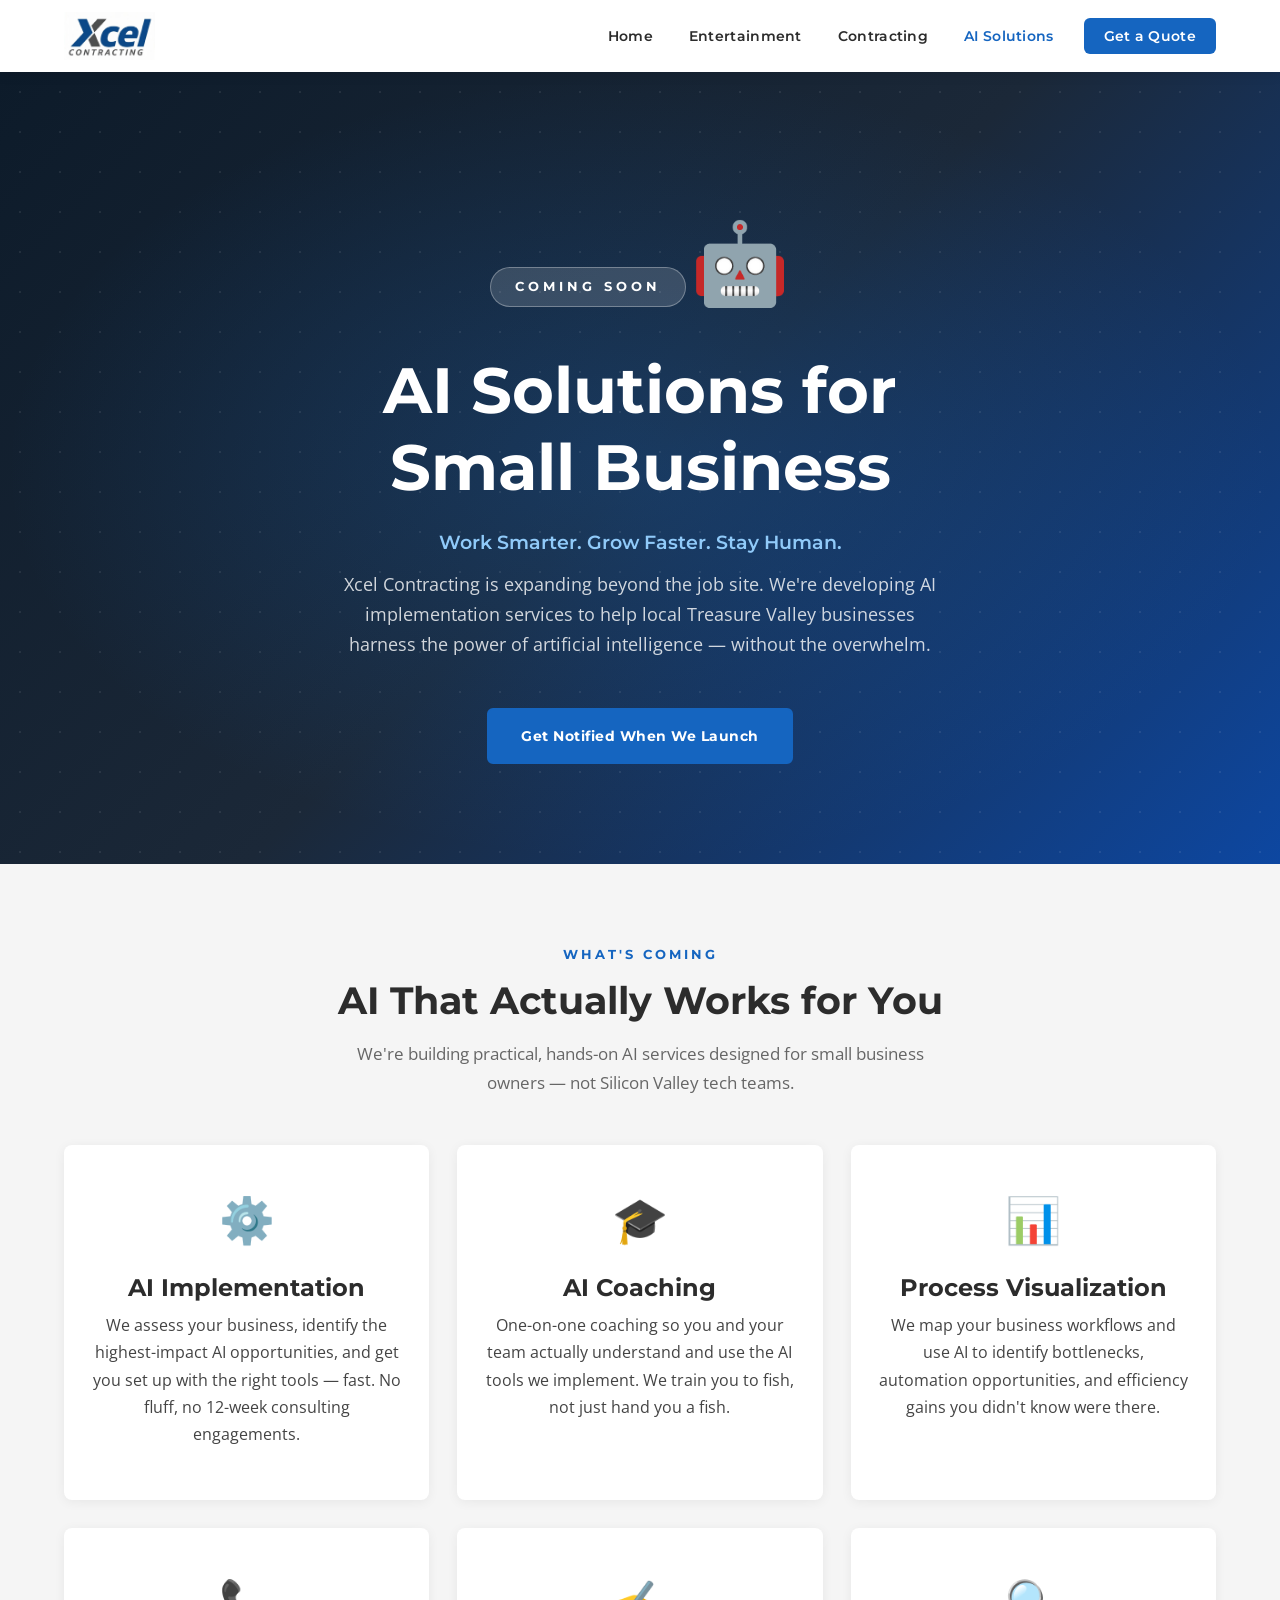
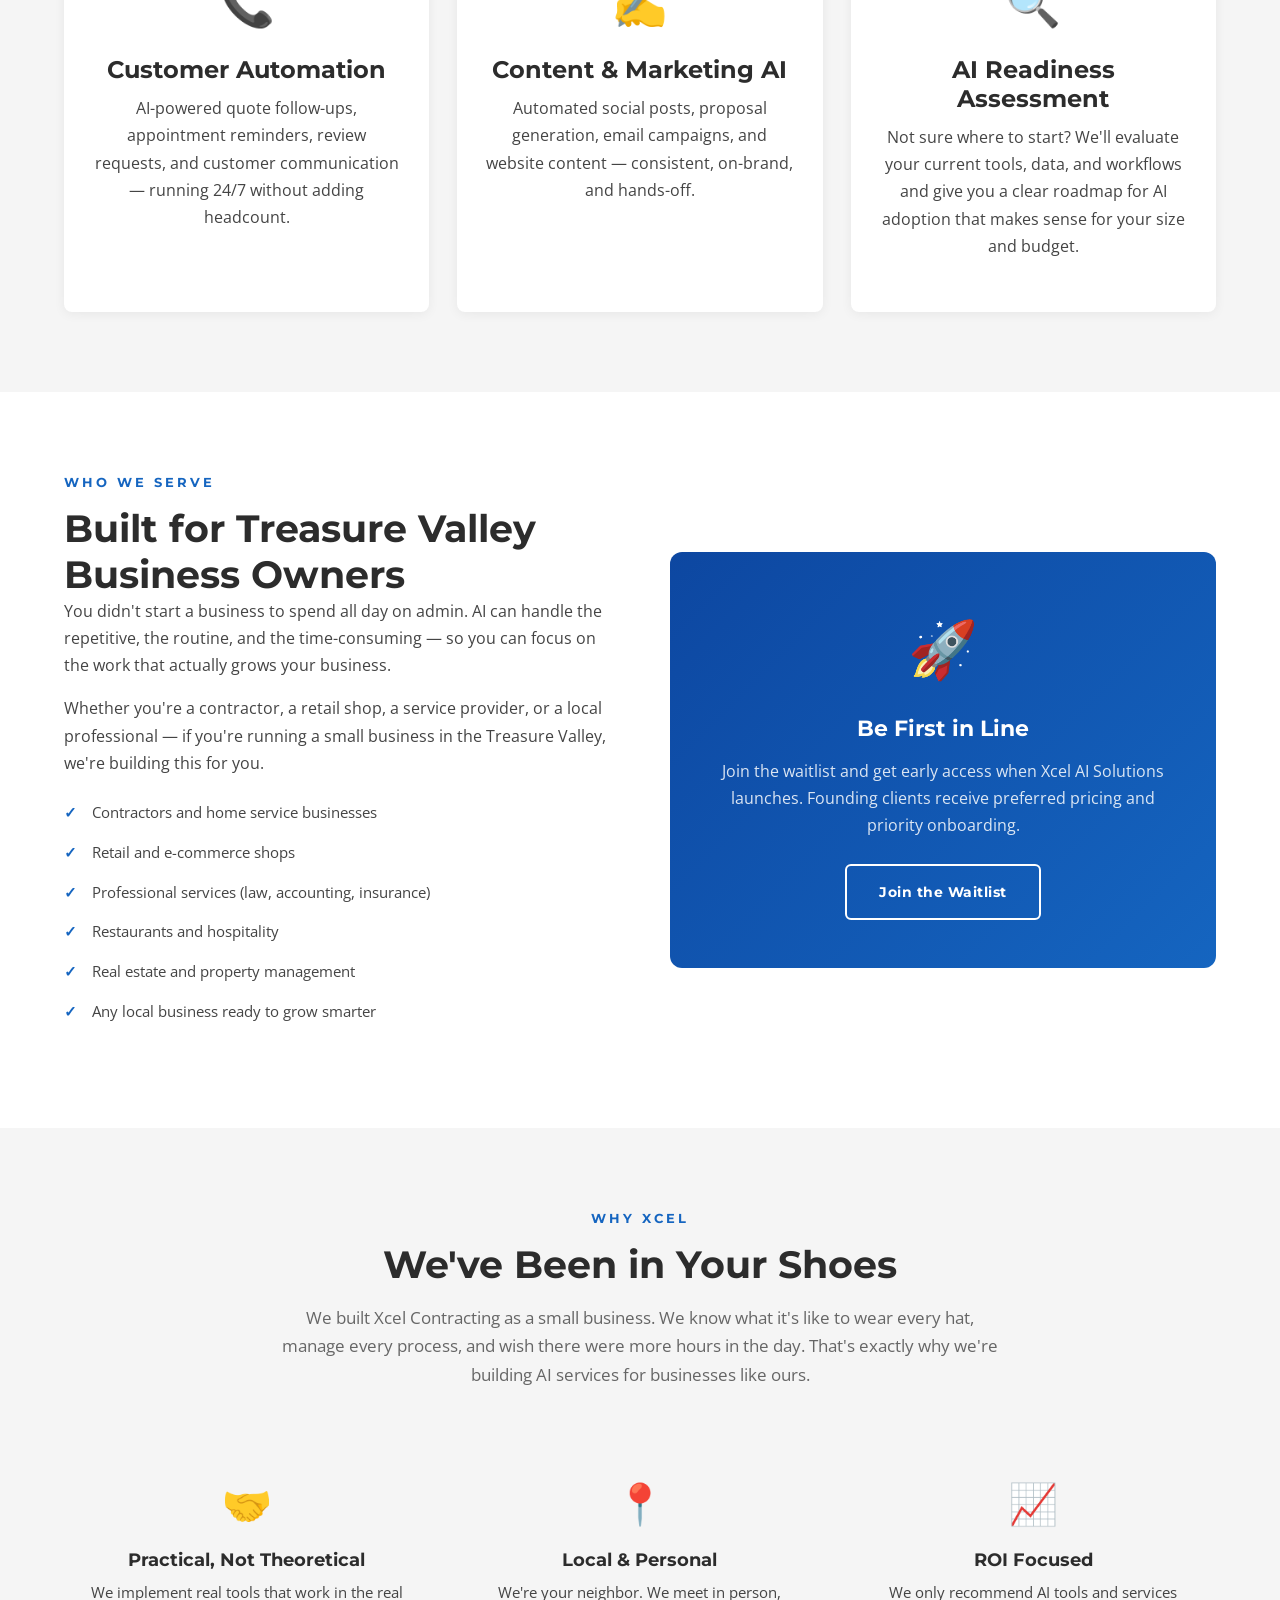
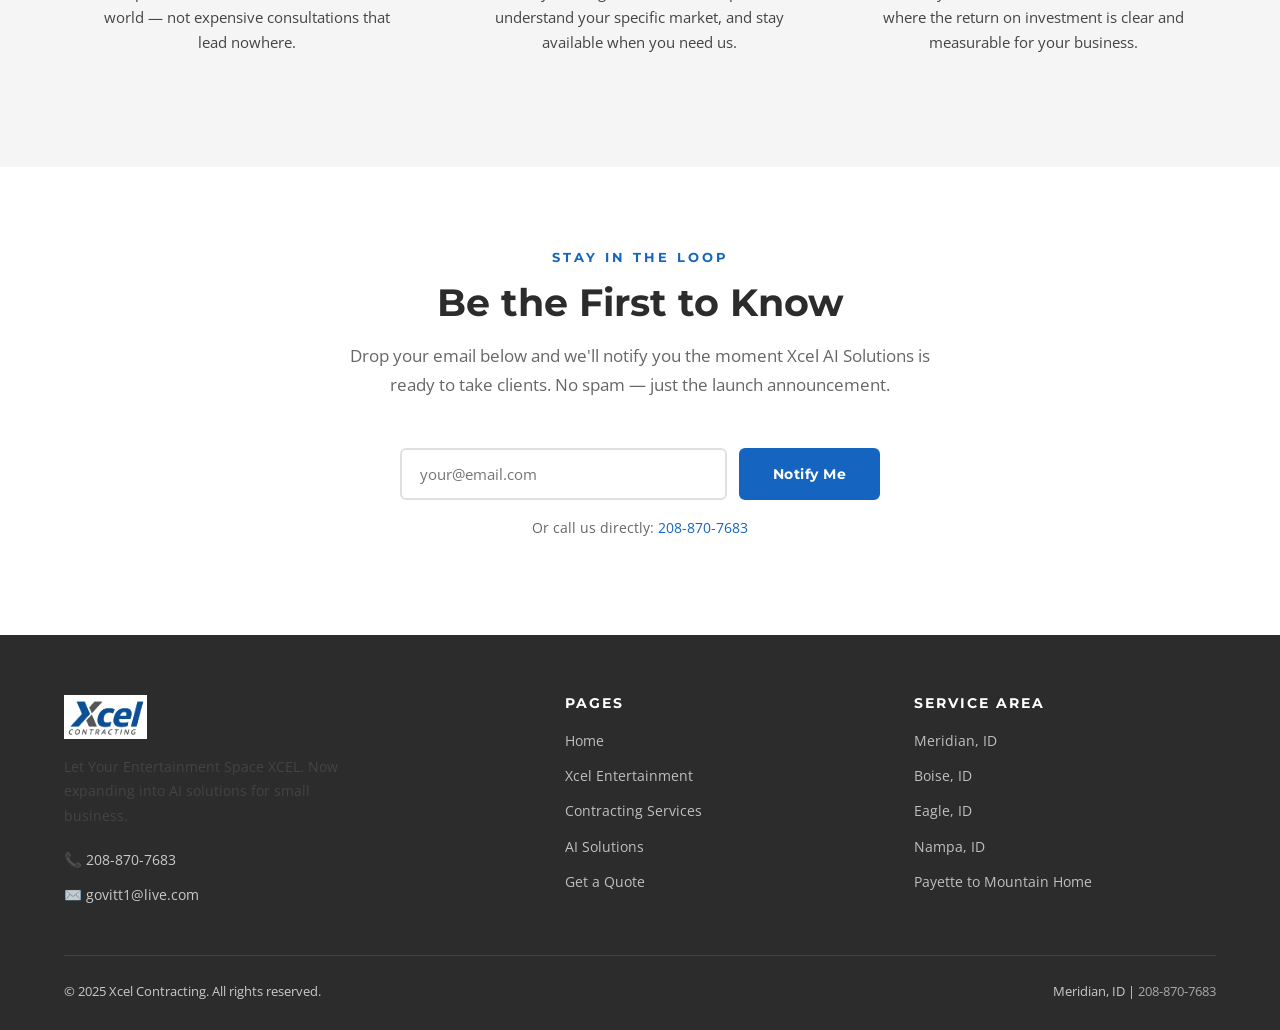
==== ai-solutions.html @ fcdf0931 "Initial commit: Xcel Contracting website - 5-page static HTML/CSS website - Home, Entertainment, Con" ====
<!DOCTYPE html>
<html lang="en">
<head>
  <meta charset="UTF-8" />
  <meta name="viewport" content="width=device-width, initial-scale=1.0" />
  <meta name="description" content="AI Solutions for Small Business — Coming Soon from Xcel Contracting. AI implementation, coaching, and process visualization for Treasure Valley businesses." />
  <title>AI Solutions | Coming Soon — Xcel Contracting</title>
  <link rel="stylesheet" href="assets/css/style.css" />
  <link rel="preconnect" href="https://fonts.googleapis.com" />
  <link rel="preconnect" href="https://fonts.gstatic.com" crossorigin />
  <link href="https://fonts.googleapis.com/css2?family=Montserrat:wght@400;600;700;800&family=Open+Sans:wght@400;500;600&display=swap" rel="stylesheet" />
  <style>
    /* AI page specific animations */
    @keyframes pulse-glow {
      0%, 100% { box-shadow: 0 0 20px rgba(21,101,192,0.3); }
      50% { box-shadow: 0 0 40px rgba(21,101,192,0.6); }
    }
    @keyframes float {
      0%, 100% { transform: translateY(0); }
      50% { transform: translateY(-10px); }
    }
    .ai-icon-large {
      font-size: 5rem;
      animation: float 4s ease-in-out infinite;
      display: inline-block;
      margin-bottom: 24px;
    }
    .ai-glow-card {
      animation: pulse-glow 3s ease-in-out infinite;
      border-radius: 50%;
      display: inline-block;
      padding: 20px;
    }
    .dot-grid {
      position: absolute;
      inset: 0;
      background-image: radial-gradient(circle, rgba(255,255,255,0.08) 1px, transparent 1px);
      background-size: 40px 40px;
      pointer-events: none;
    }
  </style>
</head>
<body>

<!-- NAVIGATION -->
<nav class="nav">
  <div class="container nav-inner">
    <a href="index.html" class="nav-logo">
      <img src="assets/images/logo.jpg" alt="Xcel Contracting" />
    </a>
    <button class="nav-toggle" aria-label="Toggle menu">
      <span></span><span></span><span></span>
    </button>
    <ul class="nav-links">
      <li><a href="index.html">Home</a></li>
      <li><a href="entertainment.html">Entertainment</a></li>
      <li><a href="contracting.html">Contracting</a></li>
      <li><a href="ai-solutions.html" class="active">AI Solutions</a></li>
      <li><a href="contact.html" class="btn-nav">Get a Quote</a></li>
    </ul>
  </div>
</nav>

<!-- AI HERO -->
<section class="ai-hero">
  <div class="dot-grid"></div>
  <div class="container ai-hero-content">
    <div class="coming-soon-badge">Coming Soon</div>
    <div class="ai-icon-large">🤖</div>
    <h1>AI Solutions for<br />Small Business</h1>
    <p class="ai-tagline">Work Smarter. Grow Faster. Stay Human.</p>
    <p>Xcel Contracting is expanding beyond the job site. We're developing AI implementation services to help local Treasure Valley businesses harness the power of artificial intelligence — without the overwhelm.</p>
    <a href="#notify" class="btn btn-primary" style="margin-top:8px;">Get Notified When We Launch</a>
  </div>
</section>

<!-- WHAT'S COMING -->
<section class="ai-features">
  <div class="container text-center">
    <p class="section-label">What's Coming</p>
    <h2 class="section-title">AI That Actually Works for You</h2>
    <p class="section-subtitle">We're building practical, hands-on AI services designed for small business owners — not Silicon Valley tech teams.</p>
    <div class="ai-features-grid">
      <div class="ai-feature-card">
        <div class="ai-feature-icon">⚙️</div>
        <h3>AI Implementation</h3>
        <p>We assess your business, identify the highest-impact AI opportunities, and get you set up with the right tools — fast. No fluff, no 12-week consulting engagements.</p>
      </div>
      <div class="ai-feature-card">
        <div class="ai-feature-icon">🎓</div>
        <h3>AI Coaching</h3>
        <p>One-on-one coaching so you and your team actually understand and use the AI tools we implement. We train you to fish, not just hand you a fish.</p>
      </div>
      <div class="ai-feature-card">
        <div class="ai-feature-icon">📊</div>
        <h3>Process Visualization</h3>
        <p>We map your business workflows and use AI to identify bottlenecks, automation opportunities, and efficiency gains you didn't know were there.</p>
      </div>
      <div class="ai-feature-card">
        <div class="ai-feature-icon">📞</div>
        <h3>Customer Automation</h3>
        <p>AI-powered quote follow-ups, appointment reminders, review requests, and customer communication — running 24/7 without adding headcount.</p>
      </div>
      <div class="ai-feature-card">
        <div class="ai-feature-icon">✍️</div>
        <h3>Content &amp; Marketing AI</h3>
        <p>Automated social posts, proposal generation, email campaigns, and website content — consistent, on-brand, and hands-off.</p>
      </div>
      <div class="ai-feature-card">
        <div class="ai-feature-icon">🔍</div>
        <h3>AI Readiness Assessment</h3>
        <p>Not sure where to start? We'll evaluate your current tools, data, and workflows and give you a clear roadmap for AI adoption that makes sense for your size and budget.</p>
      </div>
    </div>
  </div>
</section>

<!-- WHO IT'S FOR -->
<section class="section-pad" style="background: var(--white);">
  <div class="container">
    <div style="display:grid; grid-template-columns: 1fr 1fr; gap: 60px; align-items:center;">
      <div>
        <p class="section-label">Who We Serve</p>
        <h2>Built for Treasure Valley Business Owners</h2>
        <p>You didn't start a business to spend all day on admin. AI can handle the repetitive, the routine, and the time-consuming — so you can focus on the work that actually grows your business.</p>
        <p>Whether you're a contractor, a retail shop, a service provider, or a local professional — if you're running a small business in the Treasure Valley, we're building this for you.</p>
        <ul class="service-list">
          <li>Contractors and home service businesses</li>
          <li>Retail and e-commerce shops</li>
          <li>Professional services (law, accounting, insurance)</li>
          <li>Restaurants and hospitality</li>
          <li>Real estate and property management</li>
          <li>Any local business ready to grow smarter</li>
        </ul>
      </div>
      <div style="background: linear-gradient(135deg, #0D47A1, #1565C0); border-radius:12px; padding: 48px 40px; color: white; text-align:center;">
        <div style="font-size:3.5rem; margin-bottom:20px;">🚀</div>
        <h3 style="color:white; margin-bottom:16px; font-size:1.4rem;">Be First in Line</h3>
        <p style="color:rgba(255,255,255,0.85); margin-bottom:24px;">Join the waitlist and get early access when Xcel AI Solutions launches. Founding clients receive preferred pricing and priority onboarding.</p>
        <a href="#notify" class="btn btn-outline" style="font-size:0.9rem;">Join the Waitlist</a>
      </div>
    </div>
  </div>
</section>

<!-- WHY XCEL FOR AI -->
<section class="section-pad" style="background: var(--grey-light);">
  <div class="container text-center">
    <p class="section-label">Why Xcel</p>
    <h2 class="section-title">We've Been in Your Shoes</h2>
    <p class="section-subtitle" style="max-width:720px;">We built Xcel Contracting as a small business. We know what it's like to wear every hat, manage every process, and wish there were more hours in the day. That's exactly why we're building AI services for businesses like ours.</p>
    <div style="display:grid; grid-template-columns:repeat(3,1fr); gap:28px; margin-top:48px;">
      <div style="padding:32px 24px; text-align:center;">
        <div style="font-size:2.5rem; margin-bottom:12px;">🤝</div>
        <h4 style="margin-bottom:8px;">Practical, Not Theoretical</h4>
        <p style="font-size:0.92rem; margin:0;">We implement real tools that work in the real world — not expensive consultations that lead nowhere.</p>
      </div>
      <div style="padding:32px 24px; text-align:center;">
        <div style="font-size:2.5rem; margin-bottom:12px;">📍</div>
        <h4 style="margin-bottom:8px;">Local &amp; Personal</h4>
        <p style="font-size:0.92rem; margin:0;">We're your neighbor. We meet in person, understand your specific market, and stay available when you need us.</p>
      </div>
      <div style="padding:32px 24px; text-align:center;">
        <div style="font-size:2.5rem; margin-bottom:12px;">📈</div>
        <h4 style="margin-bottom:8px;">ROI Focused</h4>
        <p style="font-size:0.92rem; margin:0;">We only recommend AI tools and services where the return on investment is clear and measurable for your business.</p>
      </div>
    </div>
  </div>
</section>

<!-- NOTIFY / WAITLIST -->
<section class="notify-section" id="notify">
  <div class="container">
    <p class="section-label text-center">Stay in the Loop</p>
    <h2 class="section-title text-center">Be the First to Know</h2>
    <p class="section-subtitle">Drop your email below and we'll notify you the moment Xcel AI Solutions is ready to take clients. No spam — just the launch announcement.</p>
    <form class="notify-form" action="https://formspree.io/f/REPLACE_ME" method="POST">
      <input type="email" name="email" placeholder="your@email.com" required aria-label="Your email address" />
      <input type="hidden" name="_subject" value="AI Solutions Waitlist" />
      <button type="submit" class="btn btn-primary">Notify Me</button>
    </form>
    <p style="text-align:center; font-size:0.85rem; color:var(--grey-text); margin-top:16px;">Or call us directly: <a href="tel:2088707683" style="color:var(--blue);">208-870-7683</a></p>
  </div>
</section>

<!-- FOOTER -->
<footer class="footer">
  <div class="container">
    <div class="footer-grid">
      <div class="footer-brand">
        <img src="assets/images/logo.jpg" alt="Xcel Contracting" />
        <p>Let Your Entertainment Space XCEL. Now expanding into AI solutions for small business.</p>
        <div class="footer-contact-list">
          <a href="tel:2088707683">📞 208-870-7683</a>
          <a href="mailto:govitt1@live.com">✉️ govitt1@live.com</a>
        </div>
      </div>
      <div class="footer-nav">
        <h5>Pages</h5>
        <ul>
          <li><a href="index.html">Home</a></li>
          <li><a href="entertainment.html">Xcel Entertainment</a></li>
          <li><a href="contracting.html">Contracting Services</a></li>
          <li><a href="ai-solutions.html">AI Solutions</a></li>
          <li><a href="contact.html">Get a Quote</a></li>
        </ul>
      </div>
      <div class="footer-nav">
        <h5>Service Area</h5>
        <ul>
          <li><a href="#">Meridian, ID</a></li>
          <li><a href="#">Boise, ID</a></li>
          <li><a href="#">Eagle, ID</a></li>
          <li><a href="#">Nampa, ID</a></li>
          <li><a href="#">Payette to Mountain Home</a></li>
        </ul>
      </div>
    </div>
    <div class="footer-bottom">
      <span>© 2025 Xcel Contracting. All rights reserved.</span>
      <span>Meridian, ID | <a href="tel:2088707683">208-870-7683</a></span>
    </div>
  </div>
</footer>

<script src="assets/js/main.js"></script>
</body>
</html>
---- assets/css/style.css ----
/* ===========================
   XCEL CONTRACTING - style.css
   =========================== */

/* --- Google Fonts --- */
@import url('https://fonts.googleapis.com/css2?family=Montserrat:wght@400;600;700;800&family=Open+Sans:wght@400;500;600&display=swap');

/* --- CSS Variables --- */
:root {
  --blue: #1565C0;
  --blue-dark: #0D47A1;
  --blue-light: #1976D2;
  --charcoal: #2C2C2C;
  --charcoal-light: #444444;
  --white: #FFFFFF;
  --grey-light: #F5F5F5;
  --grey-mid: #E0E0E0;
  --grey-text: #666666;
  --shadow: 0 4px 20px rgba(0,0,0,0.12);
  --shadow-hover: 0 8px 32px rgba(0,0,0,0.2);
  --radius: 6px;
  --transition: 0.25s ease;
}

/* --- Reset & Base --- */
*, *::before, *::after { box-sizing: border-box; margin: 0; padding: 0; }

html { scroll-behavior: smooth; }

body {
  font-family: 'Open Sans', sans-serif;
  color: var(--charcoal);
  background: var(--white);
  line-height: 1.7;
  font-size: 16px;
}

img { max-width: 100%; height: auto; display: block; }

a { color: inherit; text-decoration: none; }

ul { list-style: none; }

/* --- Typography --- */
h1, h2, h3, h4, h5 {
  font-family: 'Montserrat', sans-serif;
  font-weight: 700;
  line-height: 1.2;
}

h1 { font-size: clamp(2rem, 5vw, 3.5rem); }
h2 { font-size: clamp(1.6rem, 3vw, 2.4rem); }
h3 { font-size: clamp(1.2rem, 2.5vw, 1.5rem); }
h4 { font-size: 1.15rem; }

p { margin-bottom: 1rem; color: var(--charcoal-light); }

/* --- Utility --- */
.container { max-width: 1200px; margin: 0 auto; padding: 0 24px; }
.text-center { text-align: center; }
.text-blue { color: var(--blue); }
.section-pad { padding: 80px 0; }
.section-pad-sm { padding: 50px 0; }

.section-label {
  font-family: 'Montserrat', sans-serif;
  font-size: 0.8rem;
  font-weight: 700;
  letter-spacing: 3px;
  text-transform: uppercase;
  color: var(--blue);
  margin-bottom: 12px;
}

.section-title {
  margin-bottom: 16px;
  color: var(--charcoal);
}

.section-subtitle {
  font-size: 1.05rem;
  color: var(--grey-text);
  max-width: 600px;
  margin: 0 auto 48px;
}

/* --- Buttons --- */
.btn {
  display: inline-block;
  font-family: 'Montserrat', sans-serif;
  font-weight: 700;
  font-size: 0.9rem;
  letter-spacing: 0.5px;
  padding: 14px 32px;
  border-radius: var(--radius);
  cursor: pointer;
  transition: all var(--transition);
  border: 2px solid transparent;
}

.btn-primary {
  background: var(--blue);
  color: var(--white);
  border-color: var(--blue);
}
.btn-primary:hover {
  background: var(--blue-dark);
  border-color: var(--blue-dark);
  transform: translateY(-2px);
  box-shadow: var(--shadow-hover);
}

.btn-outline {
  background: transparent;
  color: var(--white);
  border-color: var(--white);
}
.btn-outline:hover {
  background: var(--white);
  color: var(--blue);
  transform: translateY(-2px);
}

.btn-outline-blue {
  background: transparent;
  color: var(--blue);
  border-color: var(--blue);
}
.btn-outline-blue:hover {
  background: var(--blue);
  color: var(--white);
  transform: translateY(-2px);
}

/* ===========================
   NAVIGATION
   =========================== */
.nav {
  position: sticky;
  top: 0;
  z-index: 1000;
  background: var(--white);
  box-shadow: 0 2px 12px rgba(0,0,0,0.1);
}

.nav-inner {
  display: flex;
  align-items: center;
  justify-content: space-between;
  height: 72px;
}

.nav-logo img {
  height: 48px;
  width: auto;
}

.nav-links {
  display: flex;
  align-items: center;
  gap: 8px;
}

.nav-links a {
  font-family: 'Montserrat', sans-serif;
  font-weight: 600;
  font-size: 0.88rem;
  padding: 8px 14px;
  border-radius: var(--radius);
  transition: color var(--transition), background var(--transition);
  color: var(--charcoal);
  letter-spacing: 0.3px;
}

.nav-links a:hover { color: var(--blue); }

.nav-links a.active { color: var(--blue); }

.nav-links .btn-nav {
  background: var(--blue);
  color: var(--white);
  padding: 9px 20px;
  border-radius: var(--radius);
  margin-left: 8px;
}
.nav-links .btn-nav:hover {
  background: var(--blue-dark);
  color: var(--white);
}

/* Hamburger */
.nav-toggle {
  display: none;
  flex-direction: column;
  gap: 5px;
  cursor: pointer;
  padding: 4px;
  background: none;
  border: none;
}
.nav-toggle span {
  display: block;
  width: 26px;
  height: 2px;
  background: var(--charcoal);
  border-radius: 2px;
  transition: all var(--transition);
}
.nav-toggle.open span:nth-child(1) { transform: translateY(7px) rotate(45deg); }
.nav-toggle.open span:nth-child(2) { opacity: 0; }
.nav-toggle.open span:nth-child(3) { transform: translateY(-7px) rotate(-45deg); }

/* ===========================
   HERO - HOME
   =========================== */
.hero {
  position: relative;
  min-height: 88vh;
  display: flex;
  align-items: center;
  background: var(--charcoal);
  overflow: hidden;
}

.hero-bg {
  position: absolute;
  inset: 0;
  background-image: url('../images/hero-truck.png');
  background-size: cover;
  background-position: center 30%;
  opacity: 0.45;
}

.hero-content {
  position: relative;
  z-index: 2;
  color: var(--white);
  max-width: 700px;
}

.hero-eyebrow {
  font-family: 'Montserrat', sans-serif;
  font-size: 0.8rem;
  font-weight: 700;
  letter-spacing: 4px;
  text-transform: uppercase;
  color: #90CAF9;
  margin-bottom: 20px;
}

.hero h1 {
  color: var(--white);
  margin-bottom: 20px;
  font-weight: 800;
}

.hero h1 .accent { color: #90CAF9; }

.hero-sub {
  font-size: 1.15rem;
  color: rgba(255,255,255,0.85);
  margin-bottom: 36px;
  max-width: 540px;
}

.hero-ctas { display: flex; gap: 16px; flex-wrap: wrap; }

/* ===========================
   PAGE HERO (inner pages)
   =========================== */
.page-hero {
  background: linear-gradient(135deg, var(--charcoal) 0%, #1a1a2e 100%);
  padding: 80px 0 70px;
  color: var(--white);
  text-align: center;
}
.page-hero h1 { color: var(--white); margin-bottom: 12px; }
.page-hero p { color: rgba(255,255,255,0.75); font-size: 1.1rem; max-width: 600px; margin: 0 auto; }

/* ===========================
   INTRO BAND
   =========================== */
.intro-band {
  background: var(--grey-light);
  padding: 60px 0;
}
.intro-band .container {
  display: grid;
  grid-template-columns: 1fr 1fr;
  gap: 60px;
  align-items: center;
}
.intro-text h2 { margin-bottom: 16px; }
.intro-image img {
  border-radius: 8px;
  box-shadow: var(--shadow);
  width: 100%;
  object-fit: cover;
  max-height: 380px;
}

/* ===========================
   SERVICES GRID
   =========================== */
.services-section { background: var(--white); }

.services-grid {
  display: grid;
  grid-template-columns: repeat(3, 1fr);
  gap: 28px;
}

.service-card {
  background: var(--grey-light);
  border-radius: 8px;
  padding: 36px 28px;
  border-top: 4px solid var(--blue);
  transition: all var(--transition);
}

.service-card:hover {
  transform: translateY(-4px);
  box-shadow: var(--shadow-hover);
}

.service-icon {
  font-size: 2.4rem;
  margin-bottom: 16px;
}

.service-card h3 { margin-bottom: 10px; color: var(--charcoal); }
.service-card p { margin: 0; font-size: 0.95rem; }

/* ===========================
   PORTFOLIO GALLERY
   =========================== */
.portfolio-section { background: var(--grey-light); }

.gallery-grid {
  display: grid;
  grid-template-columns: repeat(3, 1fr);
  gap: 16px;
}

.gallery-item {
  position: relative;
  border-radius: 8px;
  overflow: hidden;
  cursor: pointer;
  aspect-ratio: 4/3;
}

.gallery-item img {
  width: 100%;
  height: 100%;
  object-fit: cover;
  transition: transform 0.4s ease;
}

.gallery-overlay {
  position: absolute;
  inset: 0;
  background: linear-gradient(to top, rgba(21,101,192,0.85) 0%, transparent 60%);
  opacity: 0;
  transition: opacity 0.3s ease;
  display: flex;
  align-items: flex-end;
  padding: 20px;
}

.gallery-overlay span {
  color: var(--white);
  font-family: 'Montserrat', sans-serif;
  font-weight: 600;
  font-size: 0.9rem;
}

.gallery-item:hover .gallery-overlay { opacity: 1; }
.gallery-item:hover img { transform: scale(1.05); }

/* Lightbox */
.lightbox {
  display: none;
  position: fixed;
  inset: 0;
  background: rgba(0,0,0,0.92);
  z-index: 9999;
  align-items: center;
  justify-content: center;
}
.lightbox.active { display: flex; }
.lightbox img {
  max-width: 90vw;
  max-height: 88vh;
  border-radius: 4px;
  object-fit: contain;
}
.lightbox-close {
  position: fixed;
  top: 20px;
  right: 28px;
  color: white;
  font-size: 2.5rem;
  cursor: pointer;
  line-height: 1;
  opacity: 0.8;
  transition: opacity var(--transition);
  background: none;
  border: none;
}
.lightbox-close:hover { opacity: 1; }

/* ===========================
   TESTIMONIALS
   =========================== */
.testimonials-section { background: var(--white); }

.testimonials-grid {
  display: grid;
  grid-template-columns: repeat(3, 1fr);
  gap: 28px;
}

.testimonial-card {
  background: var(--grey-light);
  border-radius: 8px;
  padding: 32px 28px;
  position: relative;
}

.testimonial-card::before {
  content: '"';
  position: absolute;
  top: 16px;
  left: 20px;
  font-size: 5rem;
  color: var(--blue);
  opacity: 0.2;
  font-family: Georgia, serif;
  line-height: 1;
}

.stars { color: #FFC107; font-size: 1.1rem; margin-bottom: 12px; }
.testimonial-text { font-style: italic; color: var(--charcoal-light); margin-bottom: 16px; }
.testimonial-author { font-family: 'Montserrat', sans-serif; font-weight: 700; font-size: 0.9rem; }
.testimonial-location { font-size: 0.82rem; color: var(--grey-text); }

/* ===========================
   CTA BAND
   =========================== */
.cta-band {
  background: linear-gradient(135deg, var(--blue) 0%, var(--blue-dark) 100%);
  padding: 80px 0;
  text-align: center;
  color: var(--white);
}
.cta-band h2 { color: var(--white); margin-bottom: 12px; }
.cta-band p { color: rgba(255,255,255,0.85); font-size: 1.1rem; margin-bottom: 32px; max-width: 580px; margin-left: auto; margin-right: auto; }
.cta-band .cta-buttons { display: flex; gap: 16px; justify-content: center; flex-wrap: wrap; }

/* ===========================
   SERVICE DETAIL SECTION
   =========================== */
.service-detail {
  padding: 70px 0;
}
.service-detail:nth-child(even) { background: var(--grey-light); }

.service-detail-inner {
  display: grid;
  grid-template-columns: 1fr 1fr;
  gap: 60px;
  align-items: center;
}

.service-detail-inner.reverse { direction: rtl; }
.service-detail-inner.reverse > * { direction: ltr; }

.service-detail img {
  border-radius: 8px;
  box-shadow: var(--shadow);
  width: 100%;
  object-fit: cover;
  max-height: 400px;
}

.service-detail-text h3 { margin-bottom: 14px; }
.service-list { margin: 16px 0; }
.service-list li {
  padding: 7px 0 7px 28px;
  position: relative;
  color: var(--charcoal-light);
  font-size: 0.95rem;
}
.service-list li::before {
  content: '✓';
  position: absolute;
  left: 0;
  color: var(--blue);
  font-weight: 700;
}

/* ===========================
   CONTRACTING SERVICES PAGE
   =========================== */
.services-detail-grid {
  display: grid;
  grid-template-columns: repeat(2, 1fr);
  gap: 28px;
  margin-top: 48px;
}

.service-detail-card {
  background: var(--white);
  border-radius: 8px;
  padding: 32px;
  border-left: 5px solid var(--blue);
  box-shadow: 0 2px 12px rgba(0,0,0,0.07);
  transition: all var(--transition);
}
.service-detail-card:hover {
  transform: translateY(-3px);
  box-shadow: var(--shadow-hover);
}
.service-detail-card h4 { margin-bottom: 10px; }
.service-detail-card p { margin: 0; font-size: 0.93rem; }

/* ===========================
   AI SOLUTIONS PAGE
   =========================== */
.ai-hero {
  background: linear-gradient(135deg, #0D1B2A 0%, #1B2838 50%, #0D47A1 100%);
  padding: 120px 0 100px;
  text-align: center;
  color: var(--white);
  position: relative;
  overflow: hidden;
}

.ai-hero::before {
  content: '';
  position: absolute;
  inset: 0;
  background: radial-gradient(ellipse at center, rgba(21,101,192,0.3) 0%, transparent 70%);
}

.ai-hero-content { position: relative; z-index: 2; }
.ai-hero h1 { color: var(--white); margin-bottom: 20px; font-size: clamp(2.2rem, 5vw, 4rem); }
.ai-hero .ai-tagline { font-size: 1.2rem; color: #90CAF9; margin-bottom: 12px; font-family: 'Montserrat', sans-serif; font-weight: 600; }
.ai-hero p { color: rgba(255,255,255,0.8); font-size: 1.1rem; max-width: 600px; margin: 0 auto 40px; }

.coming-soon-badge {
  display: inline-block;
  background: rgba(255,255,255,0.15);
  border: 1px solid rgba(255,255,255,0.3);
  color: var(--white);
  font-family: 'Montserrat', sans-serif;
  font-weight: 700;
  font-size: 0.8rem;
  letter-spacing: 4px;
  text-transform: uppercase;
  padding: 8px 24px;
  border-radius: 50px;
  margin-bottom: 32px;
}

.ai-features {
  background: var(--grey-light);
  padding: 80px 0;
}

.ai-features-grid {
  display: grid;
  grid-template-columns: repeat(3, 1fr);
  gap: 28px;
}

.ai-feature-card {
  background: var(--white);
  border-radius: 8px;
  padding: 36px 28px;
  text-align: center;
  box-shadow: 0 2px 12px rgba(0,0,0,0.06);
  transition: all var(--transition);
}
.ai-feature-card:hover { transform: translateY(-4px); box-shadow: var(--shadow-hover); }
.ai-feature-icon { font-size: 2.8rem; margin-bottom: 16px; }
.ai-feature-card h3 { margin-bottom: 10px; }

.notify-section {
  background: var(--white);
  padding: 80px 0;
  text-align: center;
}
.notify-form {
  display: flex;
  gap: 12px;
  max-width: 480px;
  margin: 32px auto 0;
  justify-content: center;
}
.notify-form input[type="email"] {
  flex: 1;
  padding: 14px 18px;
  border: 2px solid var(--grey-mid);
  border-radius: var(--radius);
  font-family: 'Open Sans', sans-serif;
  font-size: 0.95rem;
  outline: none;
  transition: border-color var(--transition);
}
.notify-form input[type="email"]:focus { border-color: var(--blue); }

/* ===========================
   CONTACT PAGE
   =========================== */
.contact-section { background: var(--grey-light); padding: 80px 0; }

.contact-grid {
  display: grid;
  grid-template-columns: 1fr 1.4fr;
  gap: 60px;
}

.contact-info h3 { margin-bottom: 24px; }

.contact-item {
  display: flex;
  gap: 16px;
  margin-bottom: 24px;
  align-items: flex-start;
}
.contact-icon {
  font-size: 1.5rem;
  flex-shrink: 0;
  margin-top: 2px;
}
.contact-item h4 { font-size: 0.85rem; text-transform: uppercase; letter-spacing: 1px; color: var(--blue); margin-bottom: 4px; }
.contact-item p { margin: 0; font-size: 0.95rem; color: var(--charcoal); }
.contact-item a { color: var(--charcoal); transition: color var(--transition); }
.contact-item a:hover { color: var(--blue); }

.service-area-box {
  background: var(--blue);
  color: var(--white);
  border-radius: 8px;
  padding: 28px;
  margin-top: 32px;
}
.service-area-box h4 { color: var(--white); margin-bottom: 10px; }
.service-area-box p { color: rgba(255,255,255,0.85); margin: 0; font-size: 0.95rem; }

/* Quote Form */
.quote-form-card {
  background: var(--white);
  border-radius: 8px;
  padding: 44px;
  box-shadow: var(--shadow);
}
.quote-form-card h3 { margin-bottom: 28px; }

.form-group { margin-bottom: 20px; }
.form-group label {
  display: block;
  font-family: 'Montserrat', sans-serif;
  font-weight: 600;
  font-size: 0.85rem;
  margin-bottom: 6px;
  color: var(--charcoal);
}
.form-group input,
.form-group select,
.form-group textarea {
  width: 100%;
  padding: 13px 16px;
  border: 2px solid var(--grey-mid);
  border-radius: var(--radius);
  font-family: 'Open Sans', sans-serif;
  font-size: 0.95rem;
  color: var(--charcoal);
  background: var(--white);
  outline: none;
  transition: border-color var(--transition);
}
.form-group input:focus,
.form-group select:focus,
.form-group textarea:focus {
  border-color: var(--blue);
}
.form-group textarea { resize: vertical; min-height: 120px; }

.form-row {
  display: grid;
  grid-template-columns: 1fr 1fr;
  gap: 16px;
}

/* ===========================
   FOOTER
   =========================== */
.footer {
  background: var(--charcoal);
  color: rgba(255,255,255,0.75);
  padding: 60px 0 28px;
}

.footer-grid {
  display: grid;
  grid-template-columns: 1.5fr 1fr 1fr;
  gap: 48px;
  margin-bottom: 48px;
}

.footer-brand img {
  height: 44px;
  margin-bottom: 16px;
  filter: brightness(1.1);
}
.footer-brand p { font-size: 0.9rem; max-width: 280px; margin-bottom: 20px; }

.footer-contact-list { display: flex; flex-direction: column; gap: 10px; }
.footer-contact-list a {
  color: rgba(255,255,255,0.75);
  font-size: 0.9rem;
  transition: color var(--transition);
  display: flex;
  align-items: center;
  gap: 8px;
}
.footer-contact-list a:hover { color: #90CAF9; }

.footer-nav h5 {
  font-family: 'Montserrat', sans-serif;
  font-weight: 700;
  font-size: 0.85rem;
  letter-spacing: 2px;
  text-transform: uppercase;
  color: var(--white);
  margin-bottom: 16px;
}
.footer-nav ul { display: flex; flex-direction: column; gap: 8px; }
.footer-nav a {
  color: rgba(255,255,255,0.7);
  font-size: 0.9rem;
  transition: color var(--transition);
}
.footer-nav a:hover { color: #90CAF9; }

.footer-bottom {
  border-top: 1px solid rgba(255,255,255,0.1);
  padding-top: 24px;
  display: flex;
  justify-content: space-between;
  align-items: center;
  font-size: 0.82rem;
  flex-wrap: wrap;
  gap: 8px;
}
.footer-bottom a { color: rgba(255,255,255,0.6); }
.footer-bottom a:hover { color: #90CAF9; }

/* ===========================
   PROCESS STEPS
   =========================== */
.process-steps {
  counter-reset: step;
  display: grid;
  grid-template-columns: repeat(4, 1fr);
  gap: 24px;
}

.process-step {
  text-align: center;
  padding: 32px 20px;
  position: relative;
}

.step-number {
  width: 56px;
  height: 56px;
  background: var(--blue);
  color: var(--white);
  border-radius: 50%;
  display: flex;
  align-items: center;
  justify-content: center;
  font-family: 'Montserrat', sans-serif;
  font-weight: 800;
  font-size: 1.3rem;
  margin: 0 auto 16px;
}

.process-step h4 { margin-bottom: 8px; }
.process-step p { margin: 0; font-size: 0.9rem; }

/* ===========================
   TRUST BAR
   =========================== */
.trust-bar {
  background: var(--blue);
  padding: 20px 0;
}
.trust-items {
  display: flex;
  justify-content: center;
  gap: 48px;
  flex-wrap: wrap;
}
.trust-item {
  display: flex;
  align-items: center;
  gap: 10px;
  color: var(--white);
  font-family: 'Montserrat', sans-serif;
  font-weight: 600;
  font-size: 0.9rem;
}
.trust-item .icon { font-size: 1.3rem; }

/* ===========================
   RESPONSIVE
   =========================== */
@media (max-width: 1024px) {
  .services-grid { grid-template-columns: repeat(2, 1fr); }
  .testimonials-grid { grid-template-columns: repeat(2, 1fr); }
  .services-detail-grid { grid-template-columns: 1fr; }
  .process-steps { grid-template-columns: repeat(2, 1fr); }
  .ai-features-grid { grid-template-columns: repeat(2, 1fr); }
}

@media (max-width: 768px) {
  .nav-links { 
    display: none; 
    position: fixed;
    top: 72px;
    left: 0;
    right: 0;
    background: var(--white);
    flex-direction: column;
    padding: 24px;
    gap: 4px;
    box-shadow: 0 8px 24px rgba(0,0,0,0.12);
  }
  .nav-links.open { display: flex; }
  .nav-links a { padding: 12px 16px; width: 100%; border-radius: var(--radius); }
  .nav-links .btn-nav { margin-left: 0; margin-top: 8px; text-align: center; }
  .nav-toggle { display: flex; }

  .hero { min-height: 70vh; }
  .hero-ctas { flex-direction: column; }
  .hero-ctas .btn { text-align: center; }

  .intro-band .container { grid-template-columns: 1fr; gap: 32px; }
  .intro-image { order: -1; }

  .gallery-grid { grid-template-columns: repeat(2, 1fr); }
  .services-grid { grid-template-columns: 1fr; }
  .testimonials-grid { grid-template-columns: 1fr; }

  .service-detail-inner { grid-template-columns: 1fr; gap: 32px; }
  .service-detail-inner.reverse { direction: ltr; }

  .contact-grid { grid-template-columns: 1fr; }
  .quote-form-card { padding: 28px; }
  .form-row { grid-template-columns: 1fr; }

  .footer-grid { grid-template-columns: 1fr; gap: 32px; }
  .footer-bottom { flex-direction: column; text-align: center; }

  .ai-features-grid { grid-template-columns: 1fr; }
  .process-steps { grid-template-columns: 1fr; }

  .trust-items { gap: 24px; }
  .notify-form { flex-direction: column; }
}

@media (max-width: 480px) {
  .gallery-grid { grid-template-columns: 1fr; }
  .section-pad { padding: 56px 0; }
  .hero { min-height: 90vh; }
}
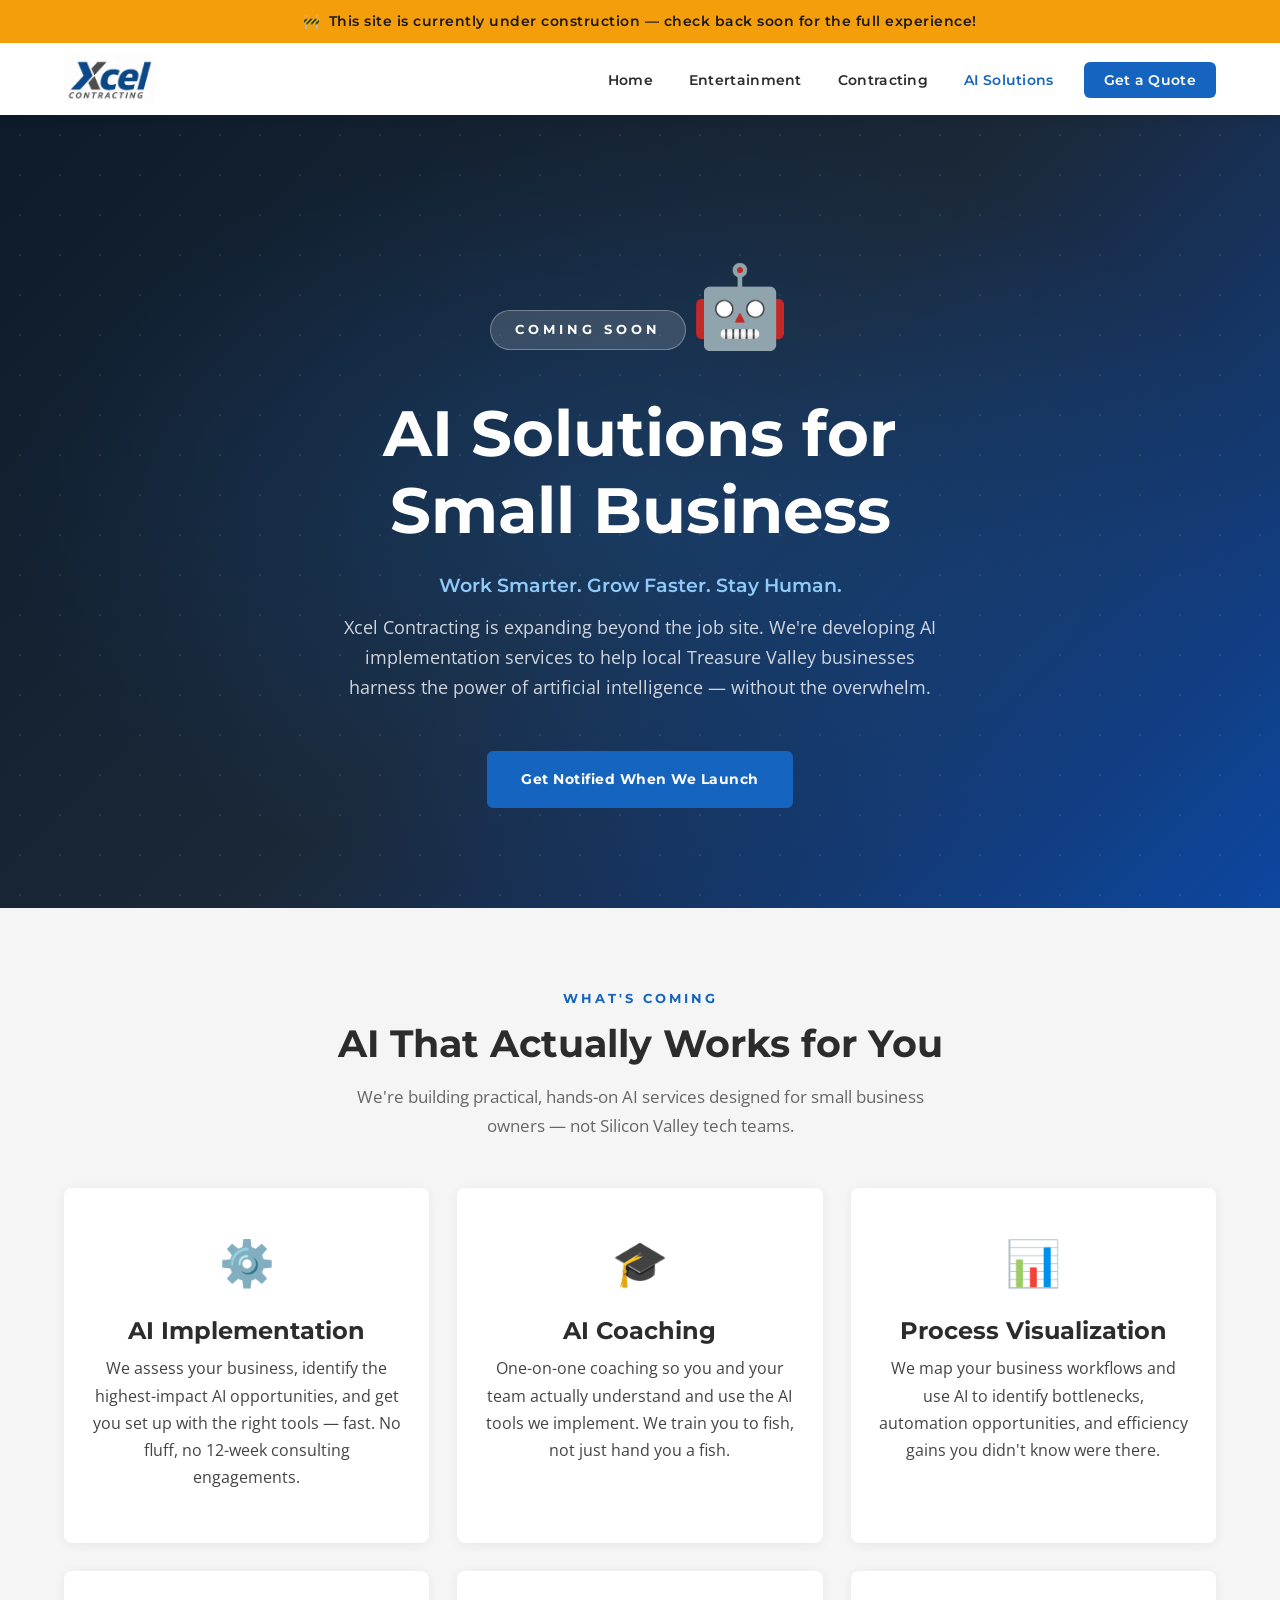
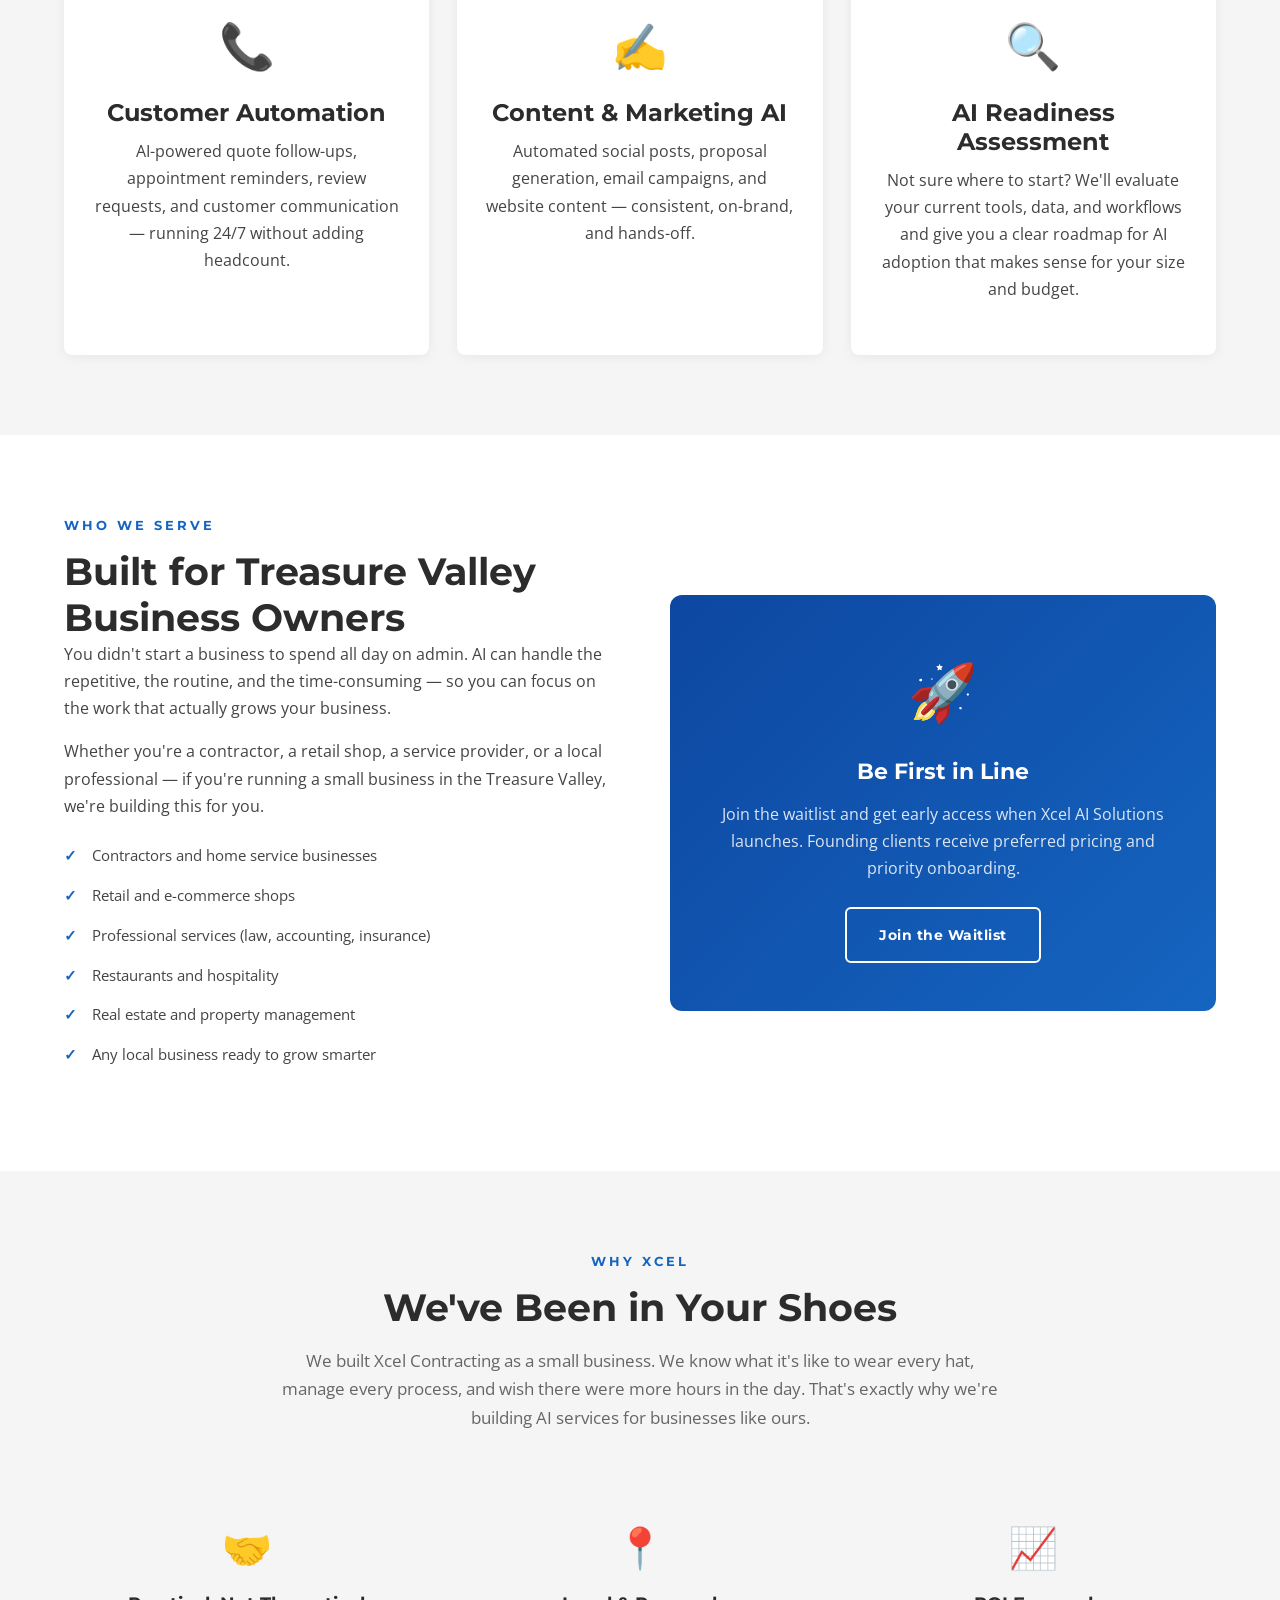
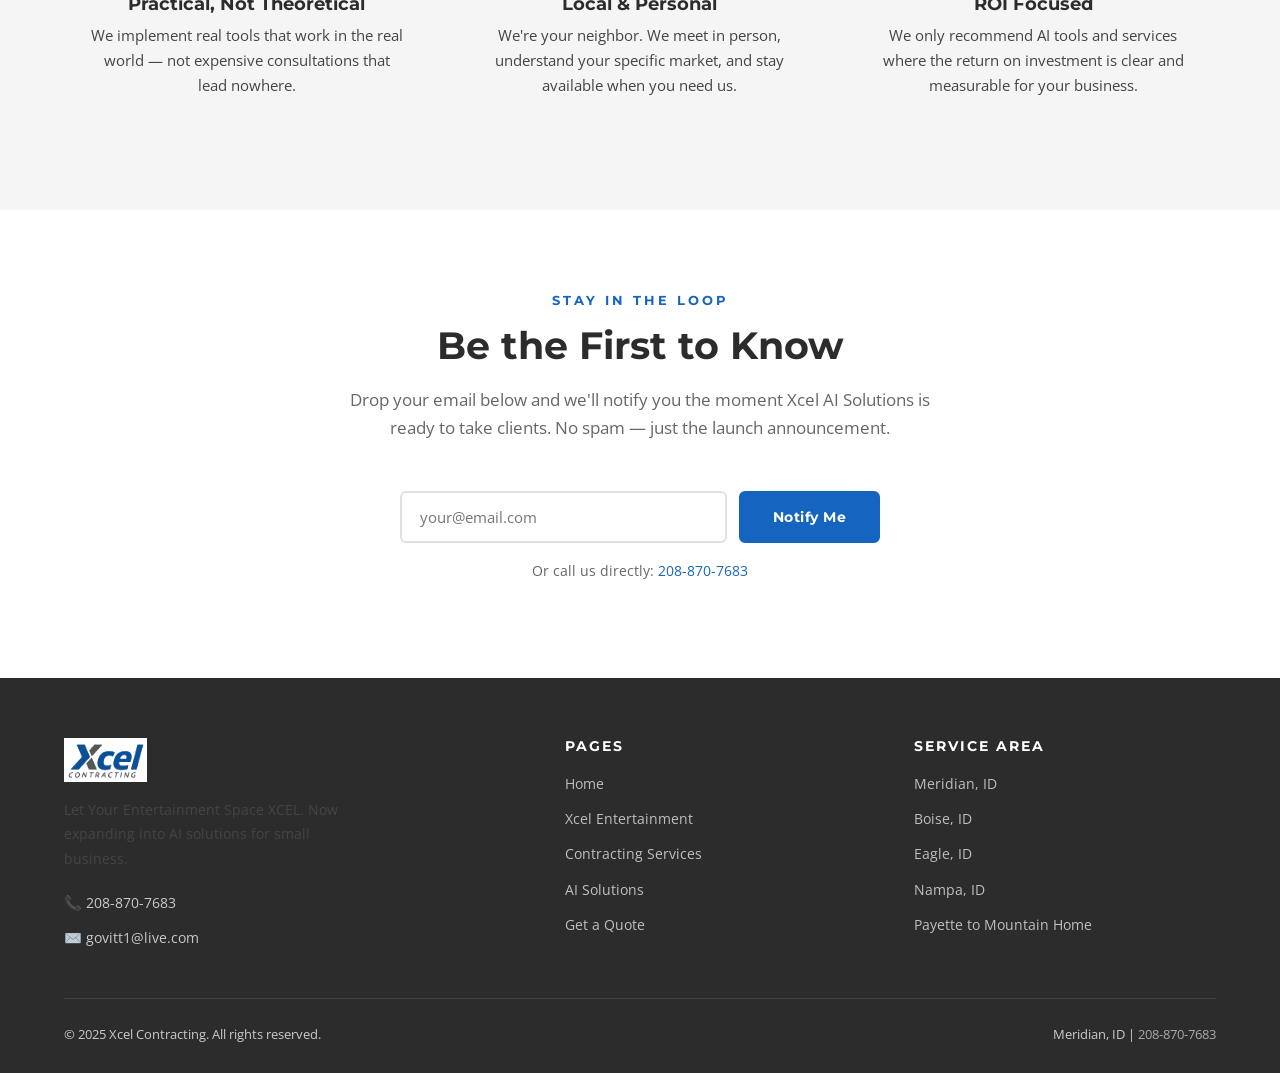
==== commit d246836a: "Add under construction banner" ====
--- a/ai-solutions.html
+++ b/ai-solutions.html
@@ -41,6 +41,9 @@
   </style>
 </head>
 <body>
+
+<!-- UNDER CONSTRUCTION BANNER -->
+<div class="under-construction"><span>🚧</span>This site is currently under construction — check back soon for the full experience!</div>
 
 <!-- NAVIGATION -->
 <nav class="nav">
--- a/assets/css/style.css
+++ b/assets/css/style.css
@@ -1,6 +1,23 @@
 /* ===========================
    XCEL CONTRACTING - style.css
    =========================== */
+
+/* --- Under Construction Banner --- */
+.under-construction {
+  background: #f59e0b;
+  color: #1a1a1a;
+  text-align: center;
+  padding: 10px 16px;
+  font-family: 'Montserrat', sans-serif;
+  font-size: 0.85rem;
+  font-weight: 600;
+  letter-spacing: 0.5px;
+  z-index: 9999;
+  position: relative;
+}
+.under-construction span {
+  margin-right: 8px;
+}
 
 /* --- Google Fonts --- */
 @import url('https://fonts.googleapis.com/css2?family=Montserrat:wght@400;600;700;800&family=Open+Sans:wght@400;500;600&display=swap');
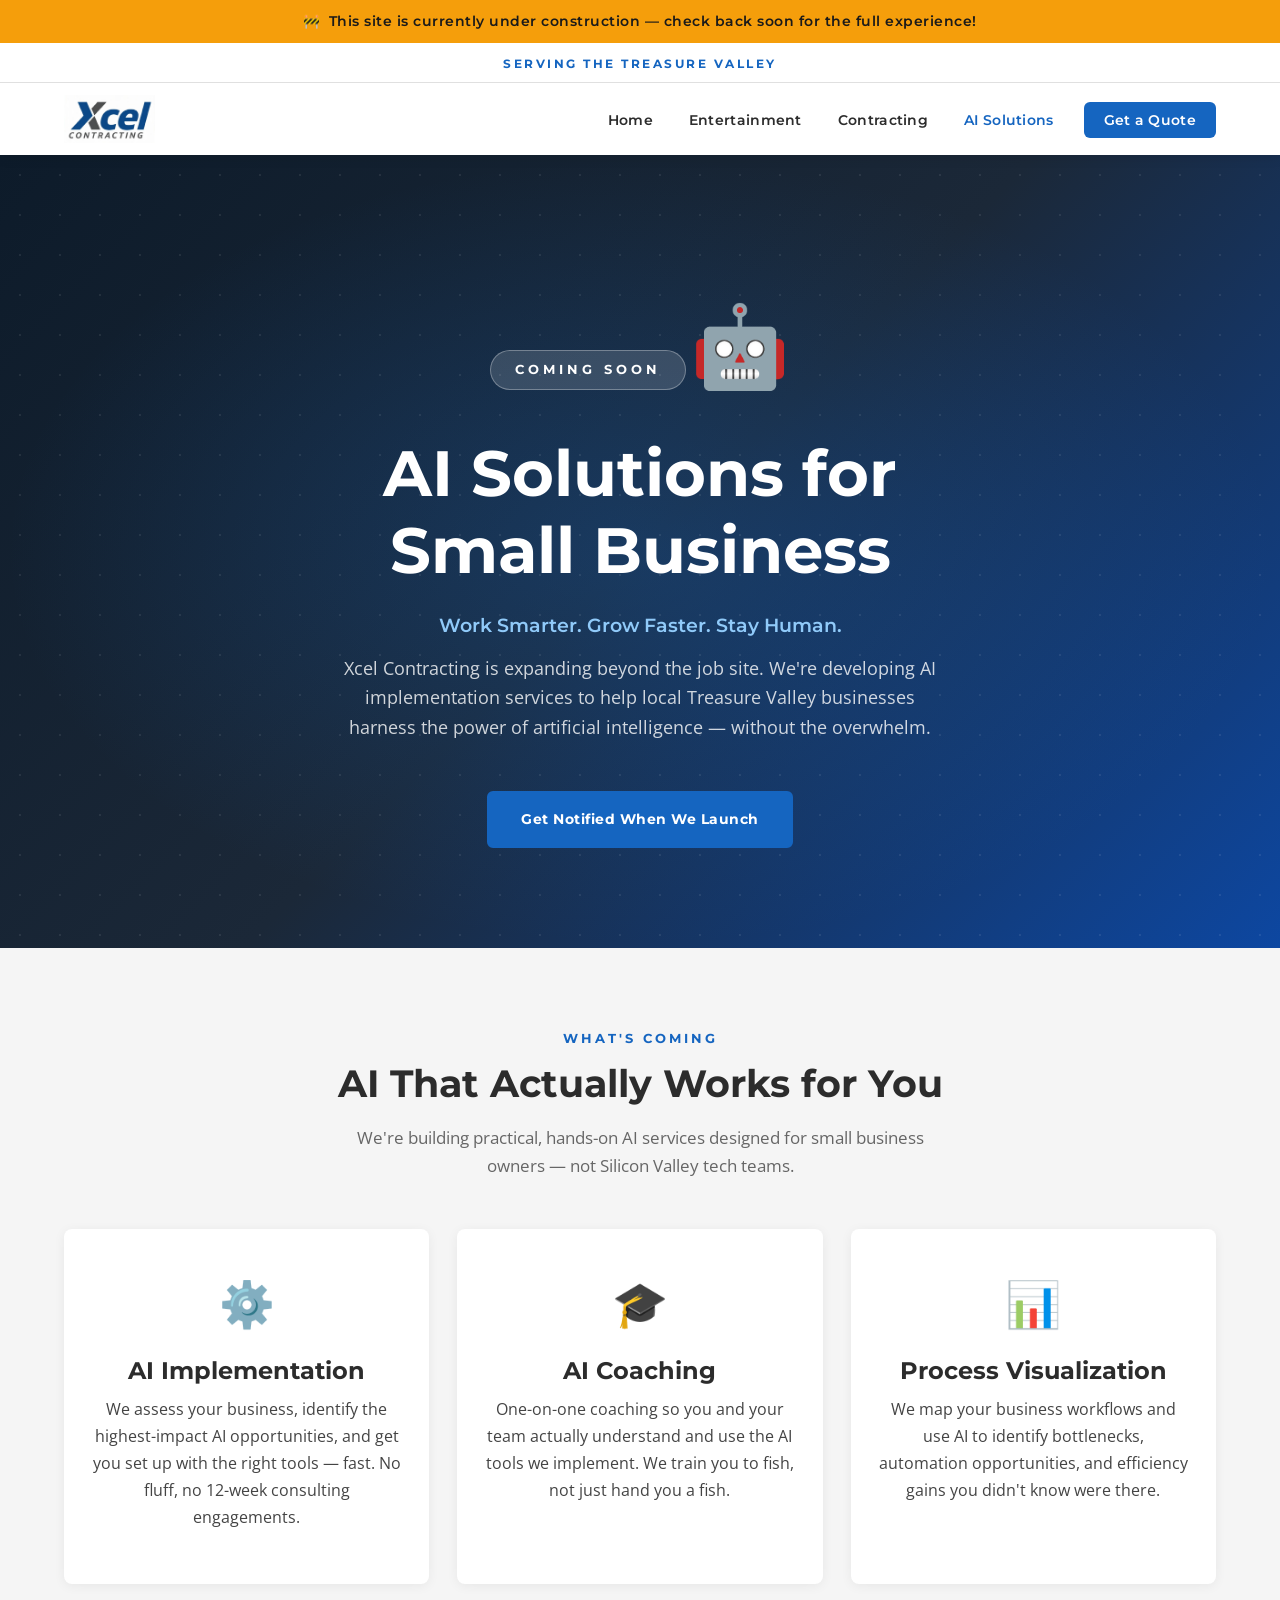
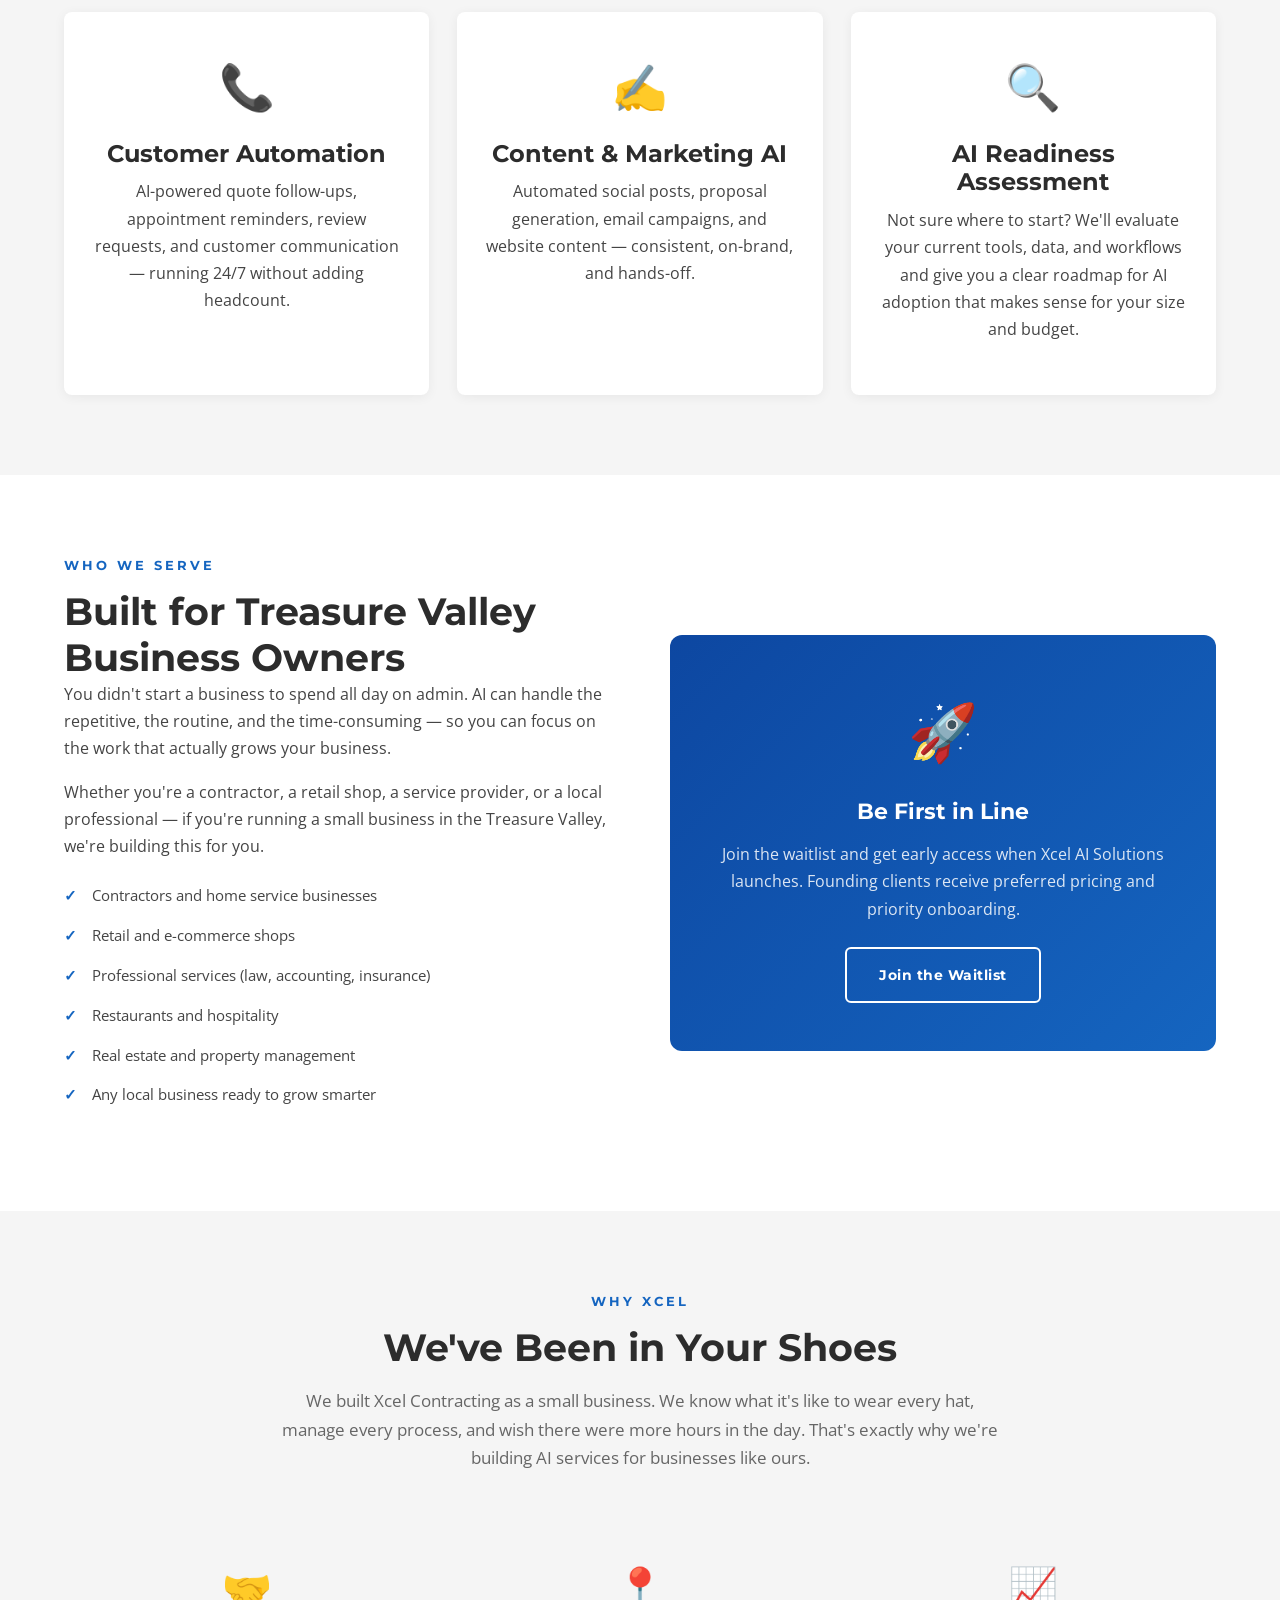
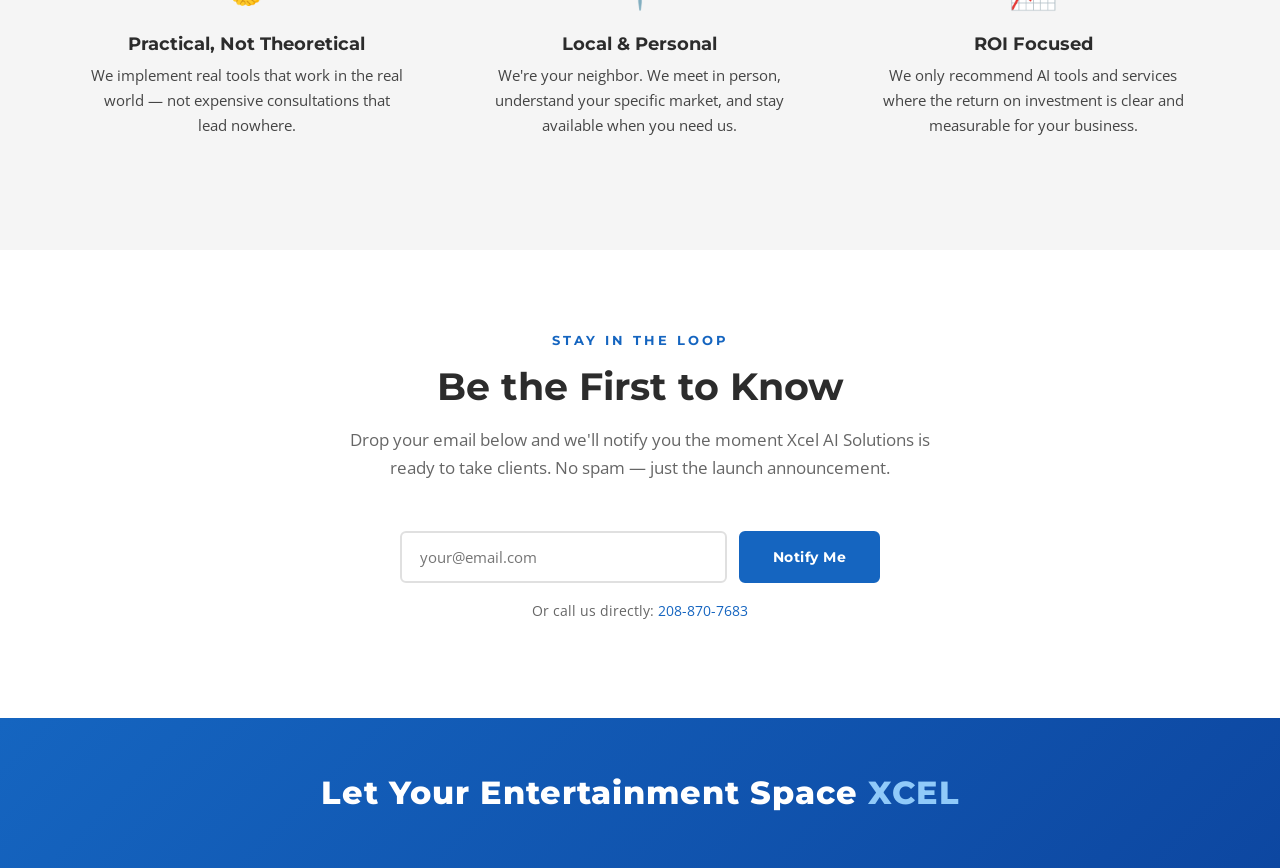
==== commit 9ab8ed61: "Nav tagline, footer redesign, homepage section removals - Added 'Serving the Treasure Valley' taglin" ====
--- a/ai-solutions.html
+++ b/ai-solutions.html
@@ -47,6 +47,11 @@
 
 <!-- NAVIGATION -->
 <nav class="nav">
+  <div class="nav-topbar">
+    <div class="container">
+      <span class="nav-tagline">Serving the Treasure Valley</span>
+    </div>
+  </div>
   <div class="container nav-inner">
     <a href="index.html" class="nav-logo">
       <img src="assets/images/logo.jpg" alt="Xcel Contracting" />
@@ -190,40 +195,7 @@
 <!-- FOOTER -->
 <footer class="footer">
   <div class="container">
-    <div class="footer-grid">
-      <div class="footer-brand">
-        <img src="assets/images/logo.jpg" alt="Xcel Contracting" />
-        <p>Let Your Entertainment Space XCEL. Now expanding into AI solutions for small business.</p>
-        <div class="footer-contact-list">
-          <a href="tel:2088707683">📞 208-870-7683</a>
-          <a href="mailto:govitt1@live.com">✉️ govitt1@live.com</a>
-        </div>
-      </div>
-      <div class="footer-nav">
-        <h5>Pages</h5>
-        <ul>
-          <li><a href="index.html">Home</a></li>
-          <li><a href="entertainment.html">Xcel Entertainment</a></li>
-          <li><a href="contracting.html">Contracting Services</a></li>
-          <li><a href="ai-solutions.html">AI Solutions</a></li>
-          <li><a href="contact.html">Get a Quote</a></li>
-        </ul>
-      </div>
-      <div class="footer-nav">
-        <h5>Service Area</h5>
-        <ul>
-          <li><a href="#">Meridian, ID</a></li>
-          <li><a href="#">Boise, ID</a></li>
-          <li><a href="#">Eagle, ID</a></li>
-          <li><a href="#">Nampa, ID</a></li>
-          <li><a href="#">Payette to Mountain Home</a></li>
-        </ul>
-      </div>
-    </div>
-    <div class="footer-bottom">
-      <span>© 2025 Xcel Contracting. All rights reserved.</span>
-      <span>Meridian, ID | <a href="tel:2088707683">208-870-7683</a></span>
-    </div>
+    <p class="footer-tagline">Let Your Entertainment Space <span class="footer-accent">XCEL</span></p>
   </div>
 </footer>
 
--- a/assets/css/style.css
+++ b/assets/css/style.css
@@ -160,6 +160,22 @@
   box-shadow: 0 2px 12px rgba(0,0,0,0.1);
 }
 
+.nav-topbar {
+  background: var(--white);
+  border-bottom: 1px solid var(--grey-mid);
+  padding: 6px 0;
+  text-align: center;
+}
+
+.nav-tagline {
+  font-family: 'Montserrat', sans-serif;
+  font-size: 0.75rem;
+  font-weight: 700;
+  letter-spacing: 2.5px;
+  text-transform: uppercase;
+  color: var(--blue);
+}
+
 .nav-inner {
   display: flex;
   align-items: center;
@@ -242,10 +258,10 @@
 .hero-bg {
   position: absolute;
   inset: 0;
-  background-image: url('../images/hero-truck.png');
+  background-image: url('../images/landing-hero.jpg');
   background-size: cover;
-  background-position: center 30%;
-  opacity: 0.45;
+  background-position: center center;
+  opacity: 0.7;
 }
 
 .hero-content {
@@ -293,6 +309,21 @@
 }
 .page-hero h1 { color: var(--white); margin-bottom: 12px; }
 .page-hero p { color: rgba(255,255,255,0.75); font-size: 1.1rem; max-width: 600px; margin: 0 auto; }
+
+.page-hero-img {
+  background-size: cover;
+  background-position: center;
+  background-repeat: no-repeat;
+  position: relative;
+  padding: 120px 0 100px;
+}
+.page-hero-img::before {
+  content: '';
+  position: absolute;
+  inset: 0;
+  background: rgba(0,0,0,0.55);
+}
+.page-hero-img .container { position: relative; z-index: 1; }
 
 /* ===========================
    INTRO BAND
@@ -716,65 +747,23 @@
    FOOTER
    =========================== */
 .footer {
-  background: var(--charcoal);
-  color: rgba(255,255,255,0.75);
-  padding: 60px 0 28px;
-}
-
-.footer-grid {
-  display: grid;
-  grid-template-columns: 1.5fr 1fr 1fr;
-  gap: 48px;
-  margin-bottom: 48px;
-}
-
-.footer-brand img {
-  height: 44px;
-  margin-bottom: 16px;
-  filter: brightness(1.1);
-}
-.footer-brand p { font-size: 0.9rem; max-width: 280px; margin-bottom: 20px; }
-
-.footer-contact-list { display: flex; flex-direction: column; gap: 10px; }
-.footer-contact-list a {
-  color: rgba(255,255,255,0.75);
-  font-size: 0.9rem;
-  transition: color var(--transition);
-  display: flex;
-  align-items: center;
-  gap: 8px;
-}
-.footer-contact-list a:hover { color: #90CAF9; }
-
-.footer-nav h5 {
-  font-family: 'Montserrat', sans-serif;
-  font-weight: 700;
-  font-size: 0.85rem;
-  letter-spacing: 2px;
-  text-transform: uppercase;
-  color: var(--white);
-  margin-bottom: 16px;
-}
-.footer-nav ul { display: flex; flex-direction: column; gap: 8px; }
-.footer-nav a {
-  color: rgba(255,255,255,0.7);
-  font-size: 0.9rem;
-  transition: color var(--transition);
-}
-.footer-nav a:hover { color: #90CAF9; }
-
-.footer-bottom {
-  border-top: 1px solid rgba(255,255,255,0.1);
-  padding-top: 24px;
-  display: flex;
-  justify-content: space-between;
-  align-items: center;
-  font-size: 0.82rem;
-  flex-wrap: wrap;
-  gap: 8px;
-}
-.footer-bottom a { color: rgba(255,255,255,0.6); }
-.footer-bottom a:hover { color: #90CAF9; }
+  background: linear-gradient(135deg, var(--blue) 0%, var(--blue-dark) 100%);
+  padding: 48px 0;
+  text-align: center;
+}
+
+.footer-tagline {
+  font-family: 'Montserrat', sans-serif;
+  font-size: clamp(1.4rem, 3vw, 2rem);
+  font-weight: 800;
+  color: var(--white);
+  margin: 0;
+  letter-spacing: 1px;
+}
+
+.footer-accent {
+  color: #90CAF9;
+}
 
 /* ===========================
    PROCESS STEPS
@@ -881,8 +870,6 @@
   .quote-form-card { padding: 28px; }
   .form-row { grid-template-columns: 1fr; }
 
-  .footer-grid { grid-template-columns: 1fr; gap: 32px; }
-  .footer-bottom { flex-direction: column; text-align: center; }
 
   .ai-features-grid { grid-template-columns: 1fr; }
   .process-steps { grid-template-columns: 1fr; }
@@ -896,3 +883,40 @@
   .section-pad { padding: 56px 0; }
   .hero { min-height: 90vh; }
 }
+
+/* ===========================
+   SHOWCASE GRID (homepage 3-card)
+   =========================== */
+.showcase-grid {
+  display: grid;
+  grid-template-columns: repeat(3, 1fr);
+  gap: 24px;
+}
+.showcase-card {
+  border-radius: 8px;
+  overflow: hidden;
+  box-shadow: var(--shadow);
+  position: relative;
+}
+.showcase-card img {
+  width: 100%;
+  height: 300px;
+  object-fit: cover;
+  display: block;
+  transition: transform 0.4s ease;
+}
+.showcase-card:hover img { transform: scale(1.03); }
+.showcase-label {
+  background: var(--charcoal);
+  color: var(--white);
+  text-align: center;
+  padding: 14px 16px;
+  font-family: 'Montserrat', sans-serif;
+  font-size: 0.9rem;
+  font-weight: 600;
+  letter-spacing: 0.5px;
+}
+@media (max-width: 768px) {
+  .showcase-grid { grid-template-columns: 1fr; }
+  .showcase-card img { height: 240px; }
+}
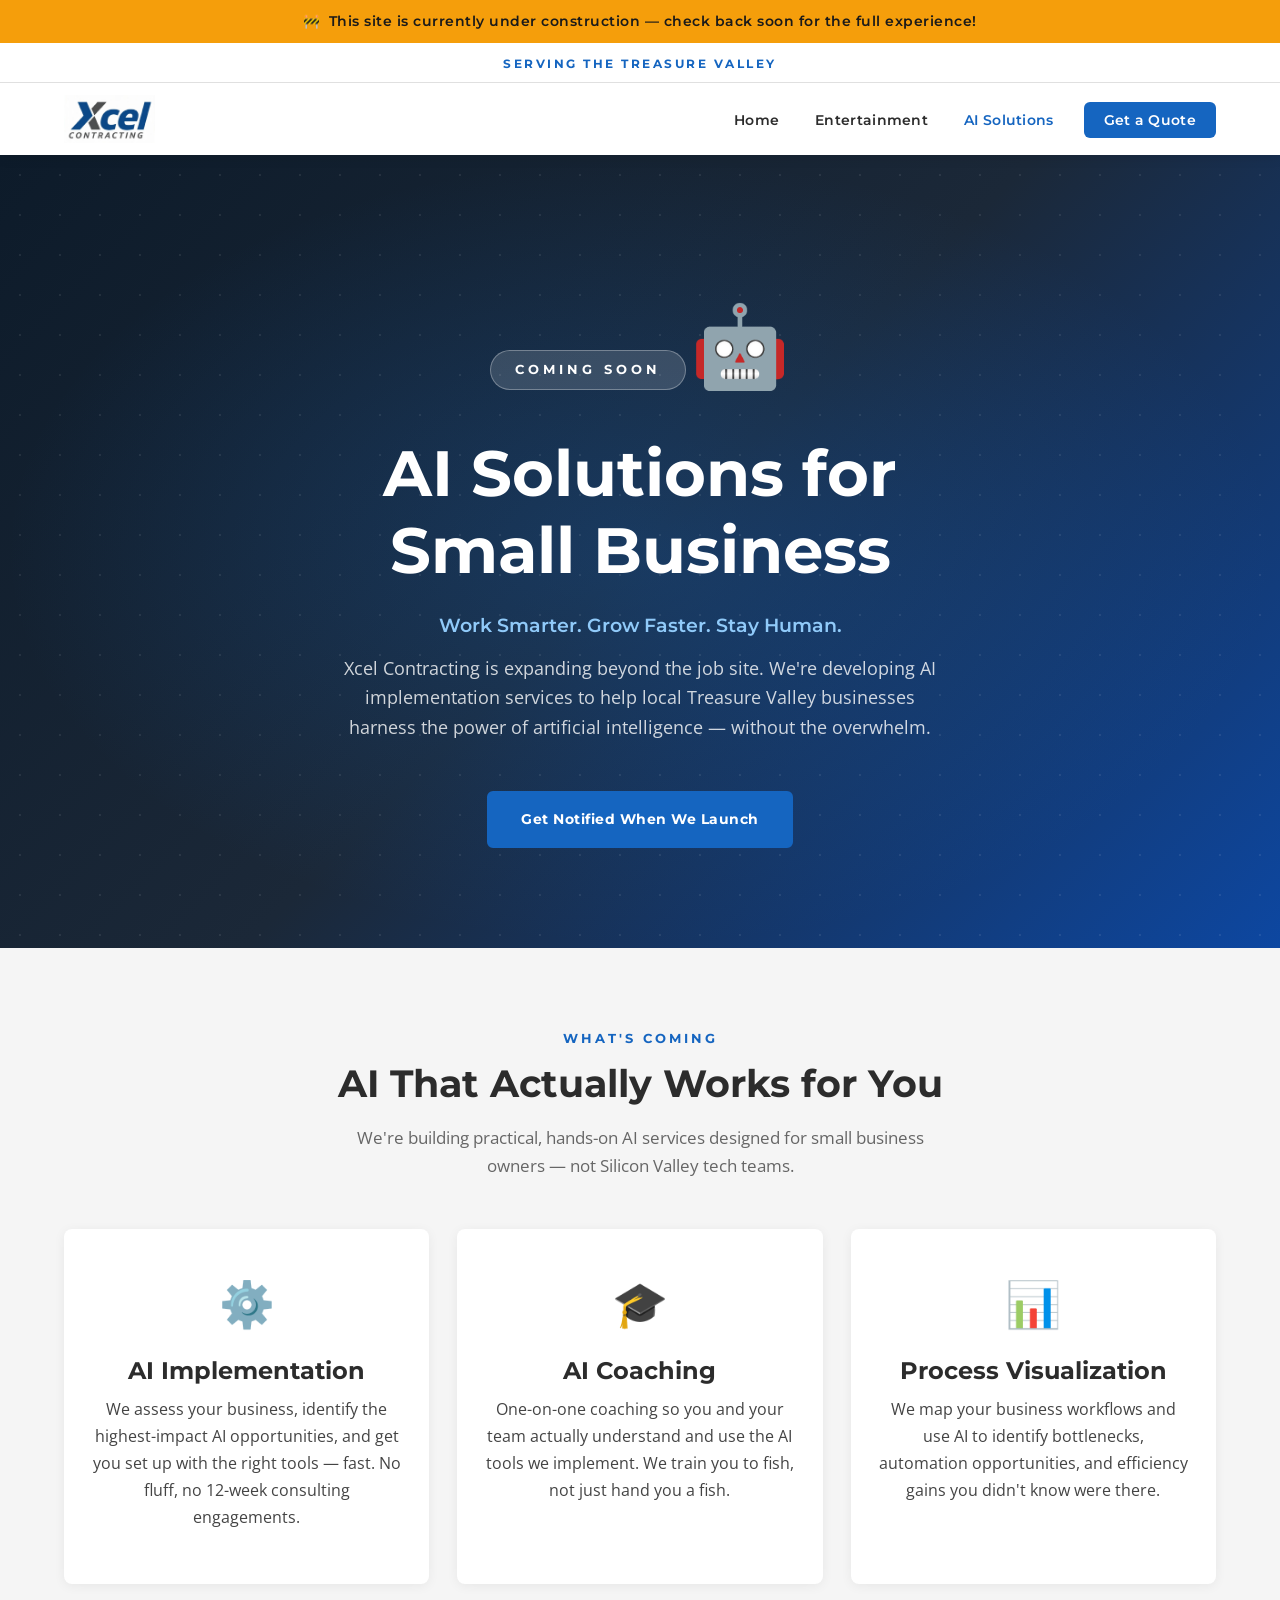
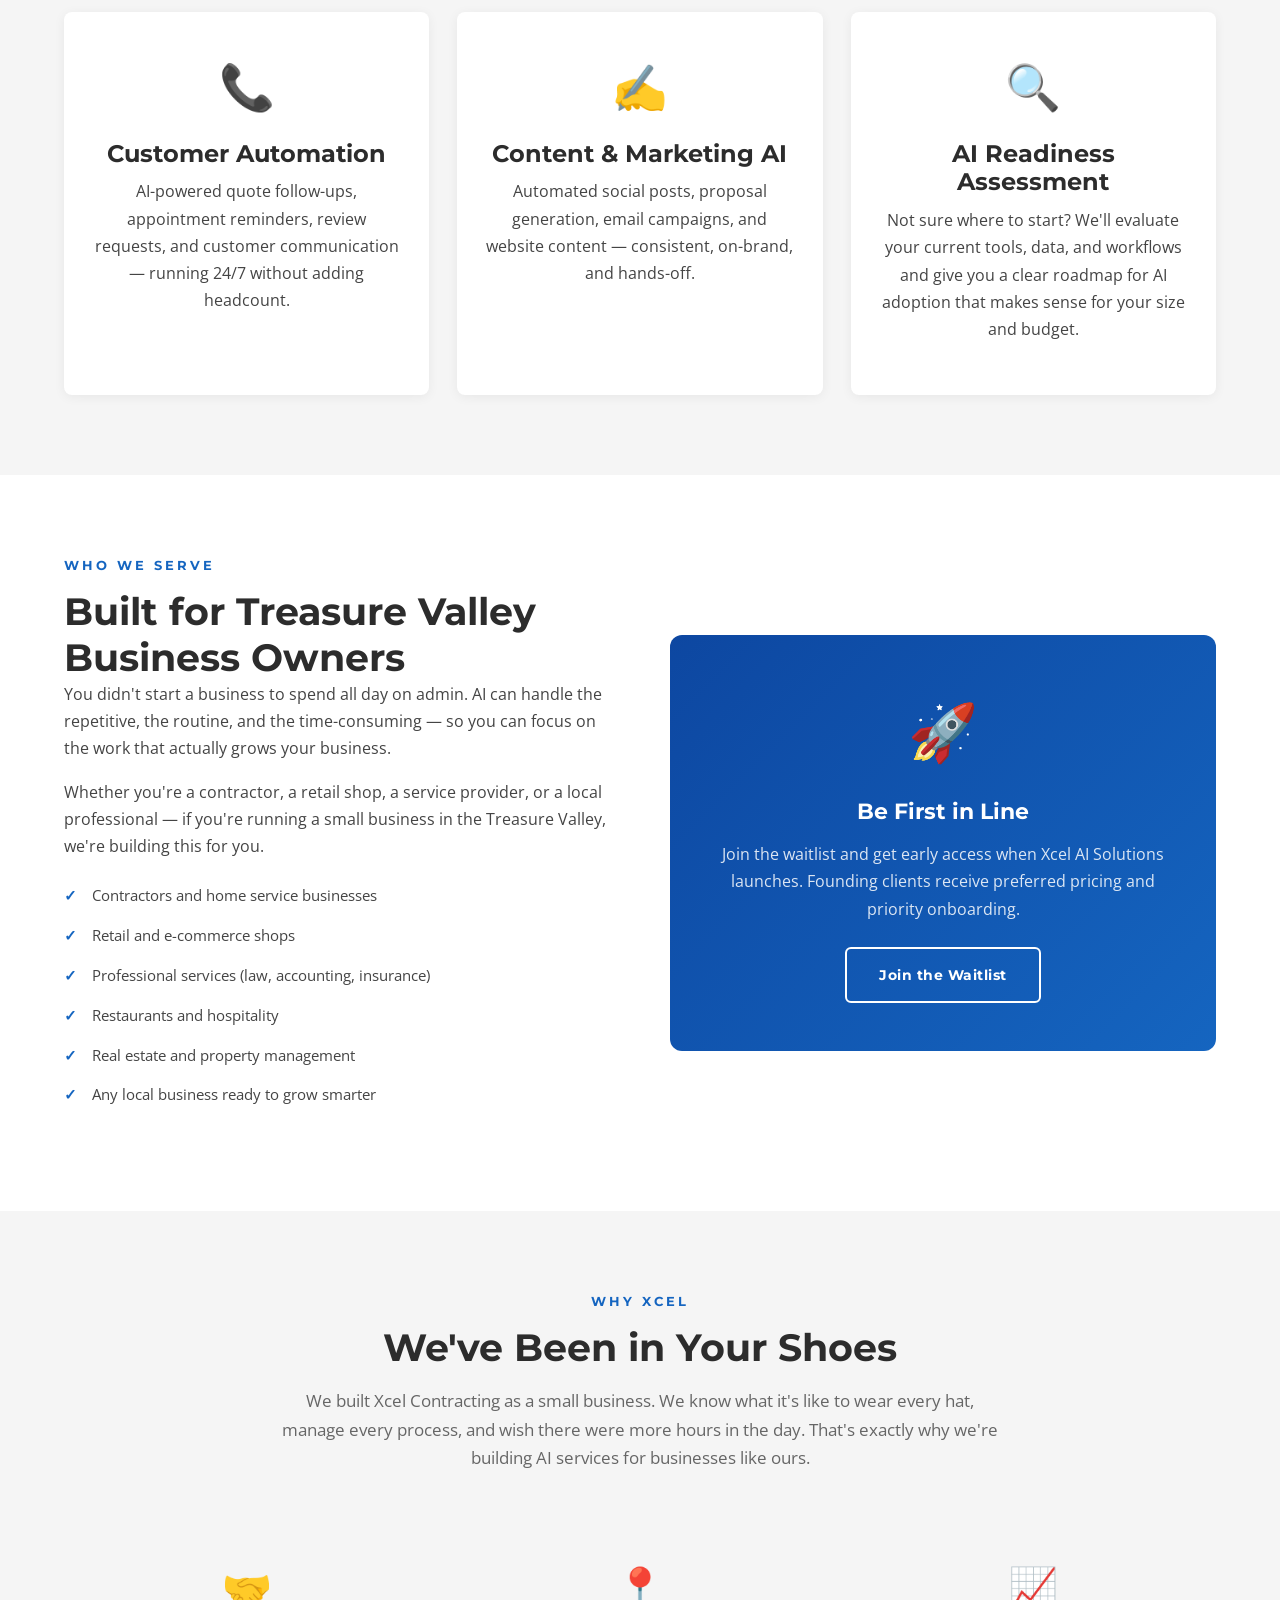
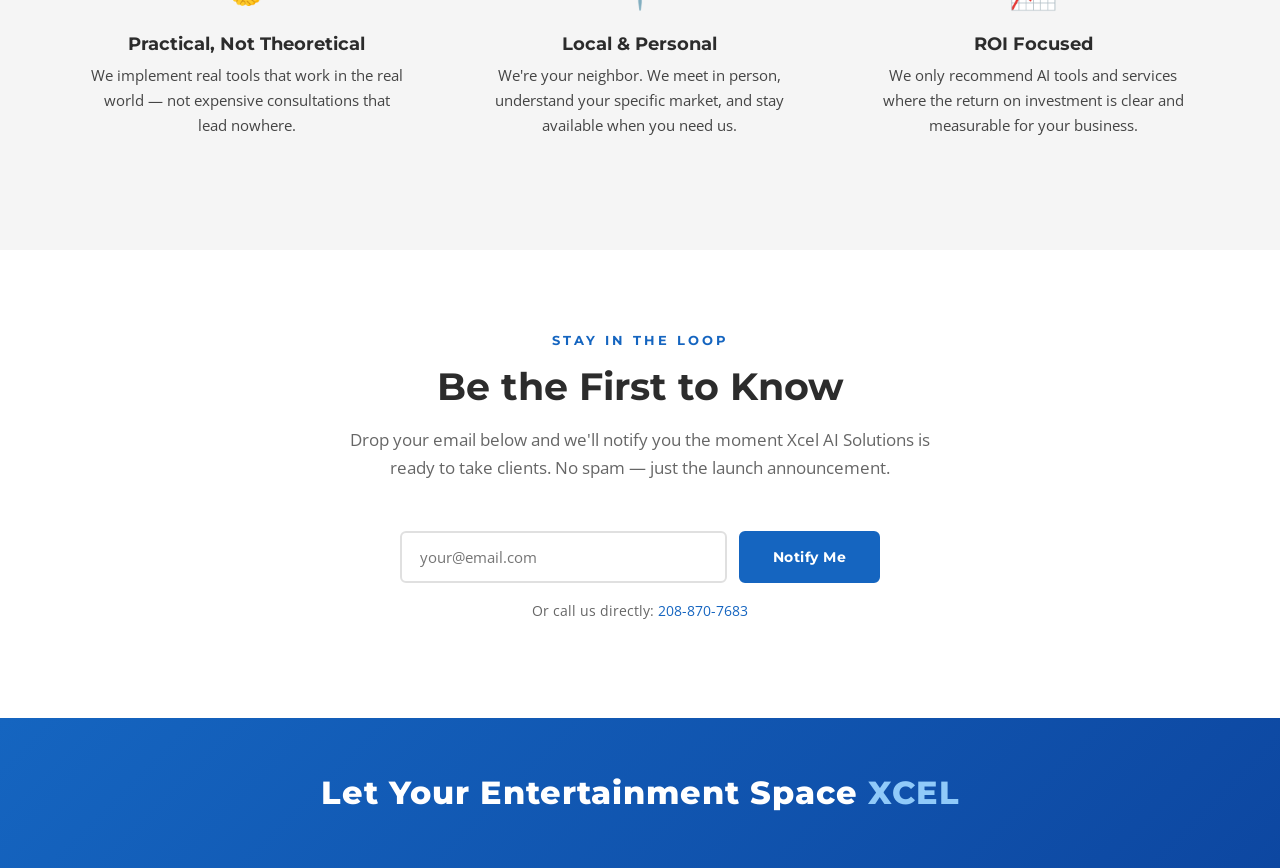
==== commit e058ac0c: "Remove Contracting from nav, add secret link on homepage - Removed Contracting nav link from all pag" ====
--- a/ai-solutions.html
+++ b/ai-solutions.html
@@ -62,7 +62,6 @@
     <ul class="nav-links">
       <li><a href="index.html">Home</a></li>
       <li><a href="entertainment.html">Entertainment</a></li>
-      <li><a href="contracting.html">Contracting</a></li>
       <li><a href="ai-solutions.html" class="active">AI Solutions</a></li>
       <li><a href="contact.html" class="btn-nav">Get a Quote</a></li>
     </ul>
--- a/assets/css/style.css
+++ b/assets/css/style.css
@@ -744,6 +744,26 @@
 }
 
 /* ===========================
+   SECRET LINK
+   =========================== */
+.secret-link-wrap {
+  text-align: center;
+  padding: 8px 0;
+  background: var(--white);
+}
+.secret-link {
+  font-size: 0.5rem;
+  color: rgba(255,255,255,0.08);
+  text-decoration: none;
+  transition: color 0.3s ease;
+  cursor: default;
+}
+.secret-link:hover {
+  color: rgba(0,0,0,0.15);
+  cursor: pointer;
+}
+
+/* ===========================
    FOOTER
    =========================== */
 .footer {
@@ -805,23 +825,19 @@
 .trust-bar {
   background: var(--blue);
   padding: 20px 0;
-}
-.trust-items {
-  display: flex;
-  justify-content: center;
-  gap: 48px;
-  flex-wrap: wrap;
-}
-.trust-item {
-  display: flex;
-  align-items: center;
-  gap: 10px;
-  color: var(--white);
-  font-family: 'Montserrat', sans-serif;
-  font-weight: 600;
-  font-size: 0.9rem;
-}
-.trust-item .icon { font-size: 1.3rem; }
+  text-align: center;
+}
+.trust-tagline {
+  font-family: 'Montserrat', sans-serif;
+  font-size: clamp(1.4rem, 3vw, 2rem);
+  font-weight: 800;
+  color: var(--white);
+  margin: 0;
+  letter-spacing: 1px;
+}
+.trust-accent {
+  color: #90CAF9;
+}
 
 /* ===========================
    RESPONSIVE
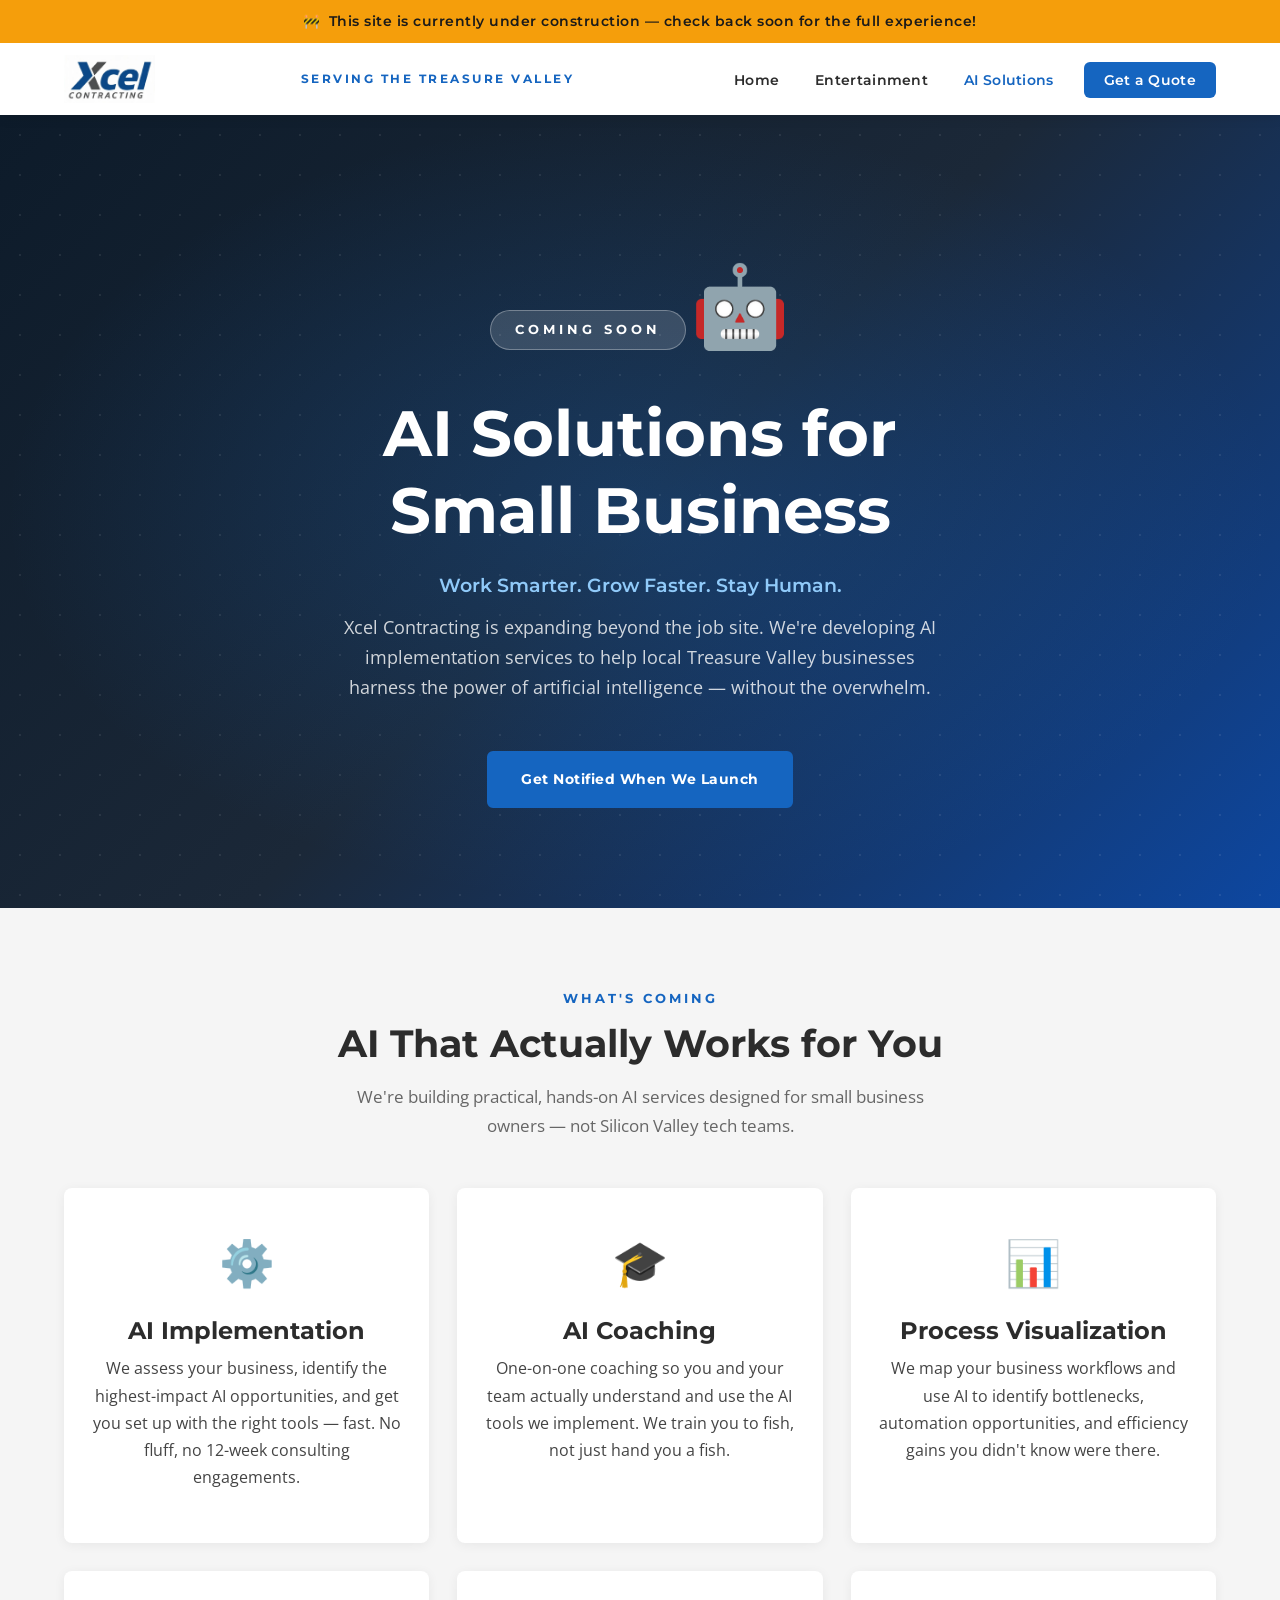
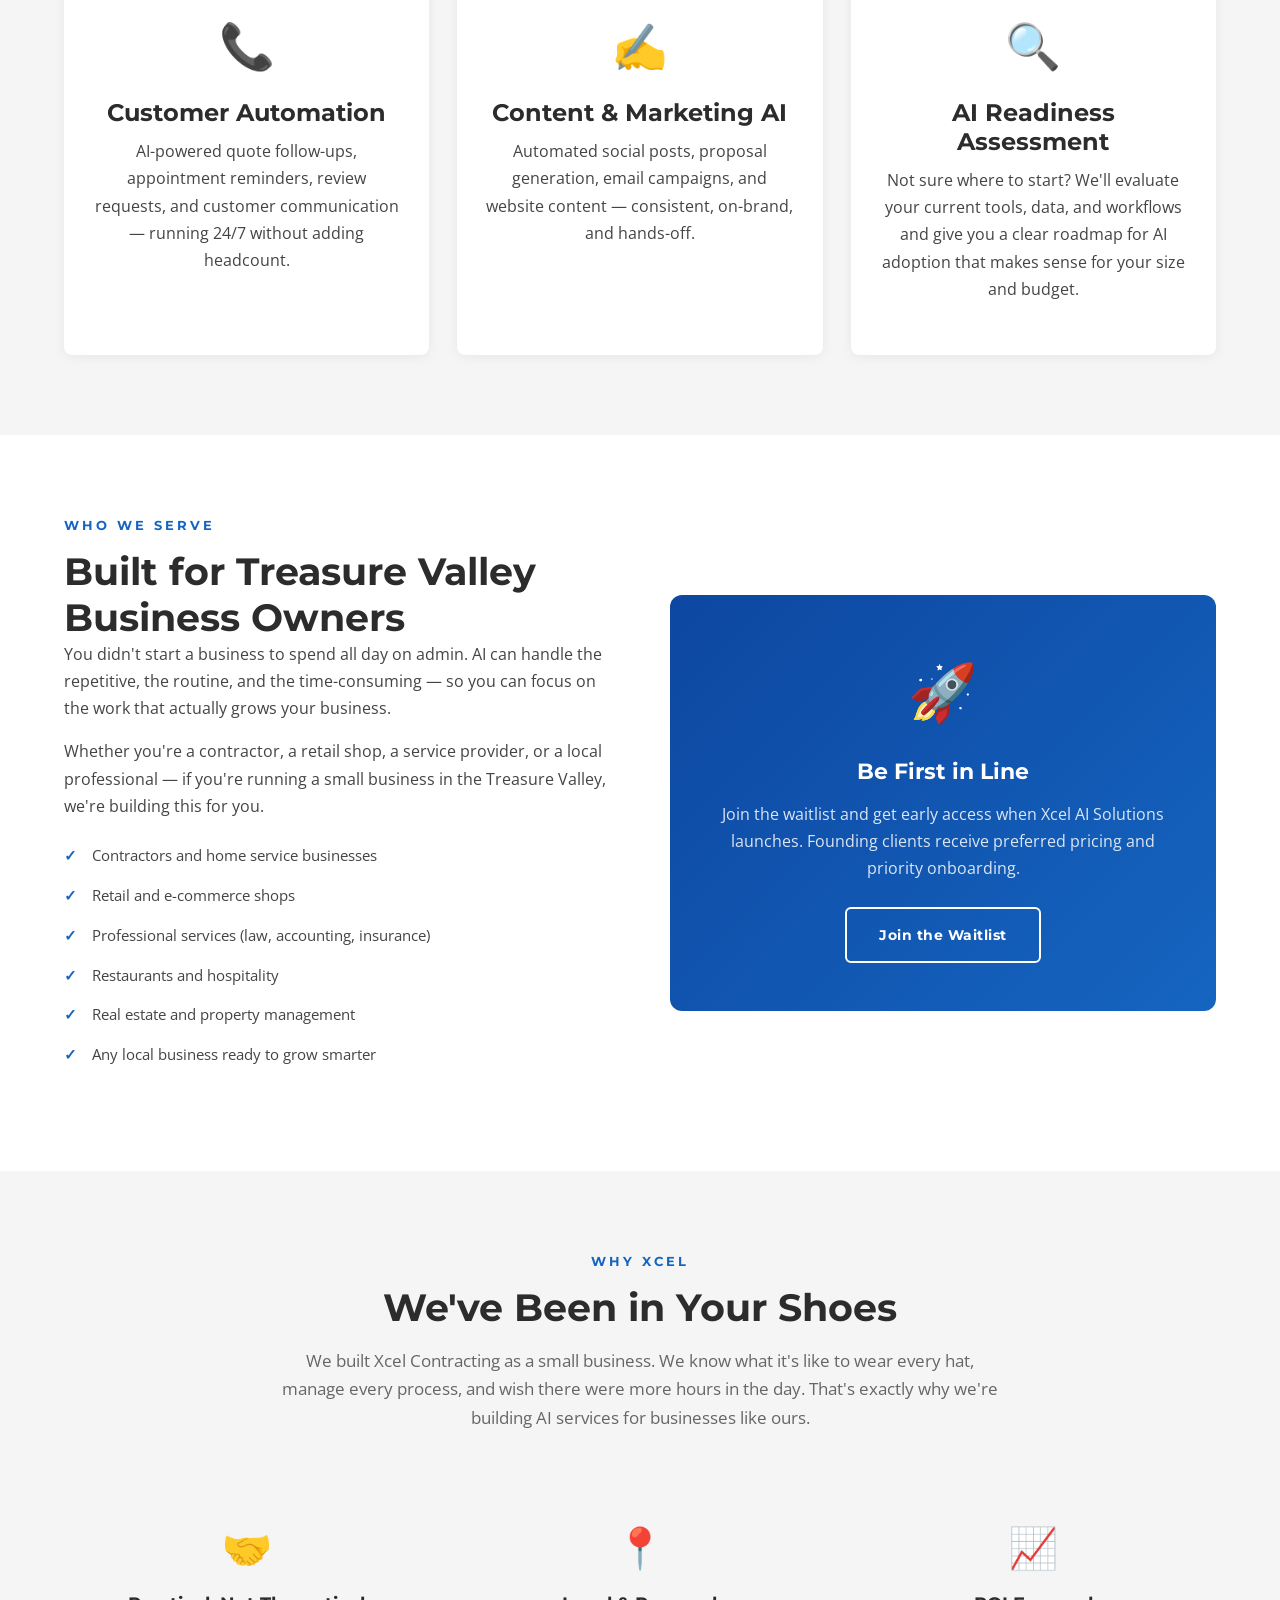
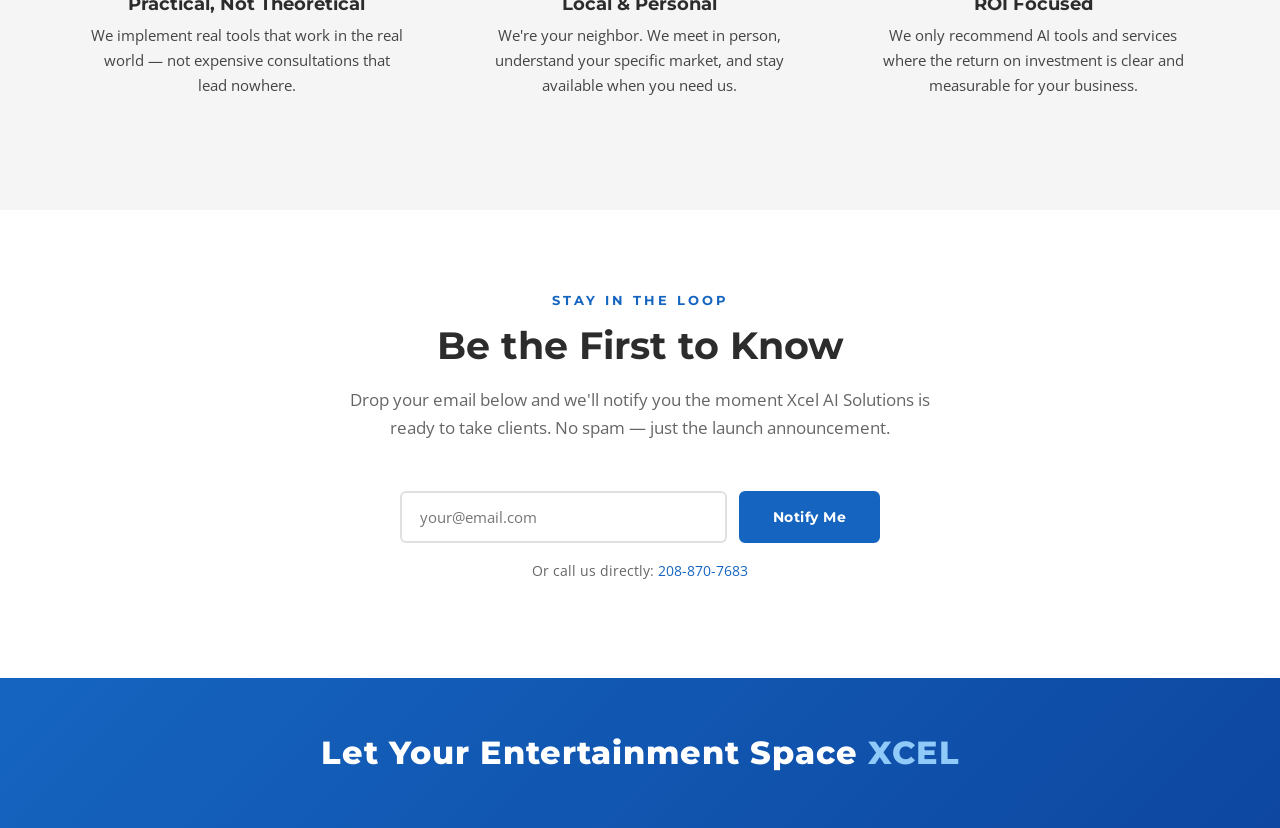
==== commit 5995a934: "Move 'Serving the Treasure Valley' inline with nav bar - Removed top strip, tagline now sits between" ====
--- a/ai-solutions.html
+++ b/ai-solutions.html
@@ -47,15 +47,11 @@
 
 <!-- NAVIGATION -->
 <nav class="nav">
-  <div class="nav-topbar">
-    <div class="container">
-      <span class="nav-tagline">Serving the Treasure Valley</span>
-    </div>
-  </div>
   <div class="container nav-inner">
     <a href="index.html" class="nav-logo">
       <img src="assets/images/logo.jpg" alt="Xcel Contracting" />
     </a>
+    <span class="nav-tagline">Serving the Treasure Valley</span>
     <button class="nav-toggle" aria-label="Toggle menu">
       <span></span><span></span><span></span>
     </button>
--- a/assets/css/style.css
+++ b/assets/css/style.css
@@ -160,13 +160,6 @@
   box-shadow: 0 2px 12px rgba(0,0,0,0.1);
 }
 
-.nav-topbar {
-  background: var(--white);
-  border-bottom: 1px solid var(--grey-mid);
-  padding: 6px 0;
-  text-align: center;
-}
-
 .nav-tagline {
   font-family: 'Montserrat', sans-serif;
   font-size: 0.75rem;
@@ -174,6 +167,8 @@
   letter-spacing: 2.5px;
   text-transform: uppercase;
   color: var(--blue);
+  flex: 1;
+  text-align: center;
 }
 
 .nav-inner {
@@ -851,8 +846,10 @@
 }
 
 @media (max-width: 768px) {
-  .nav-links { 
-    display: none; 
+  .nav-tagline { display: none; }
+
+  .nav-links {
+    display: none;
     position: fixed;
     top: 72px;
     left: 0;
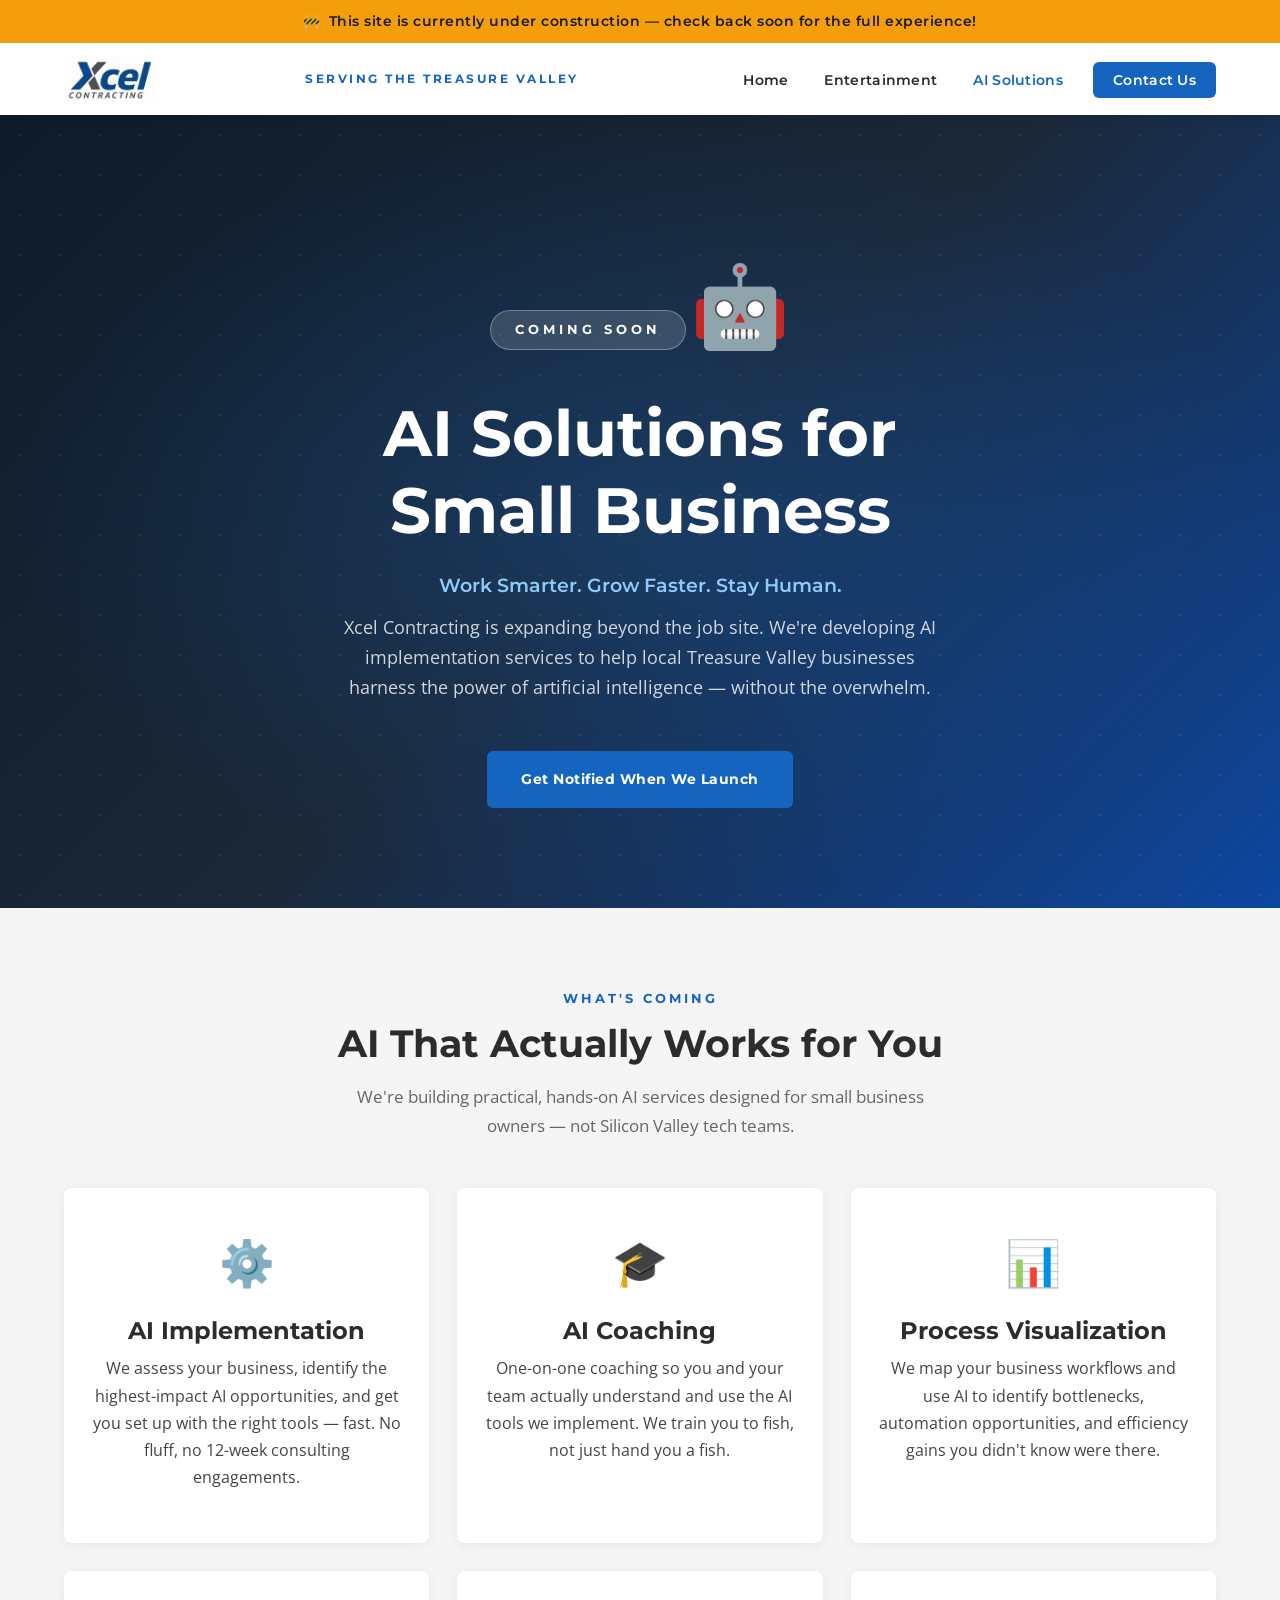
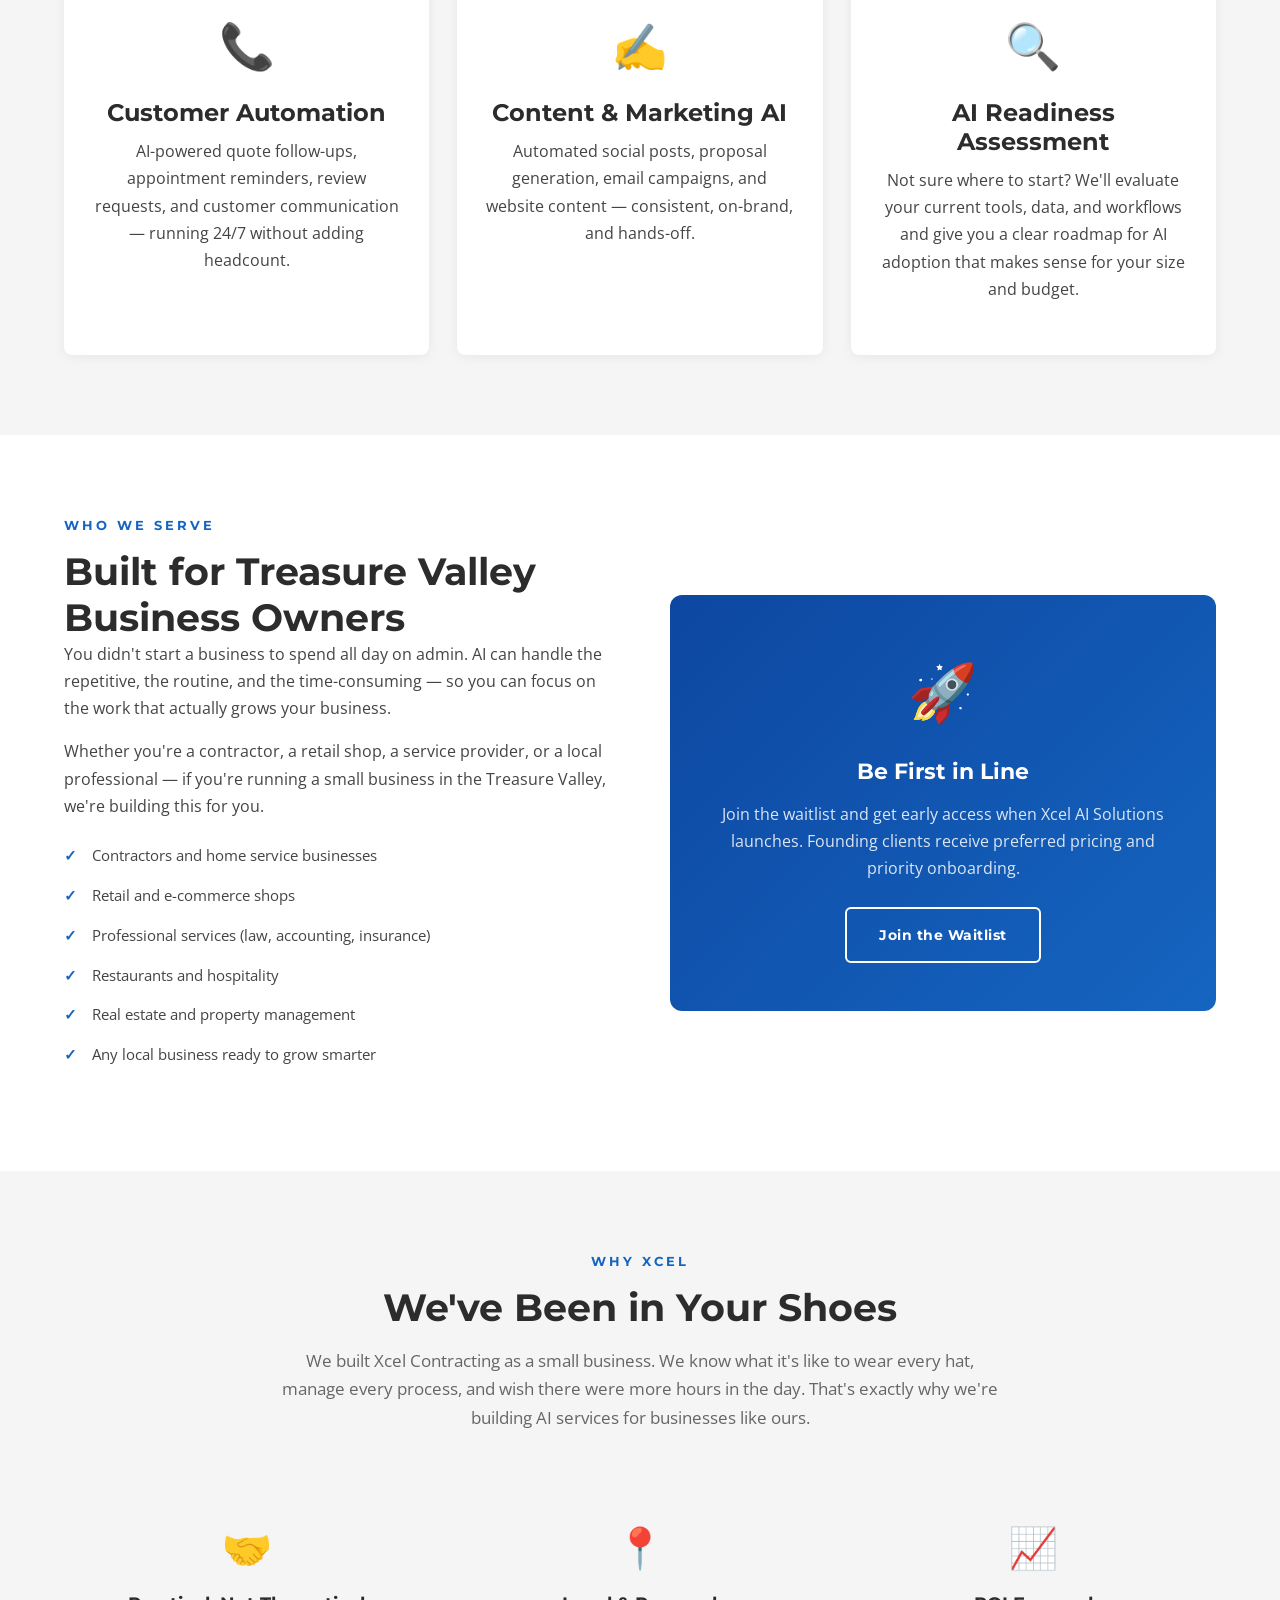
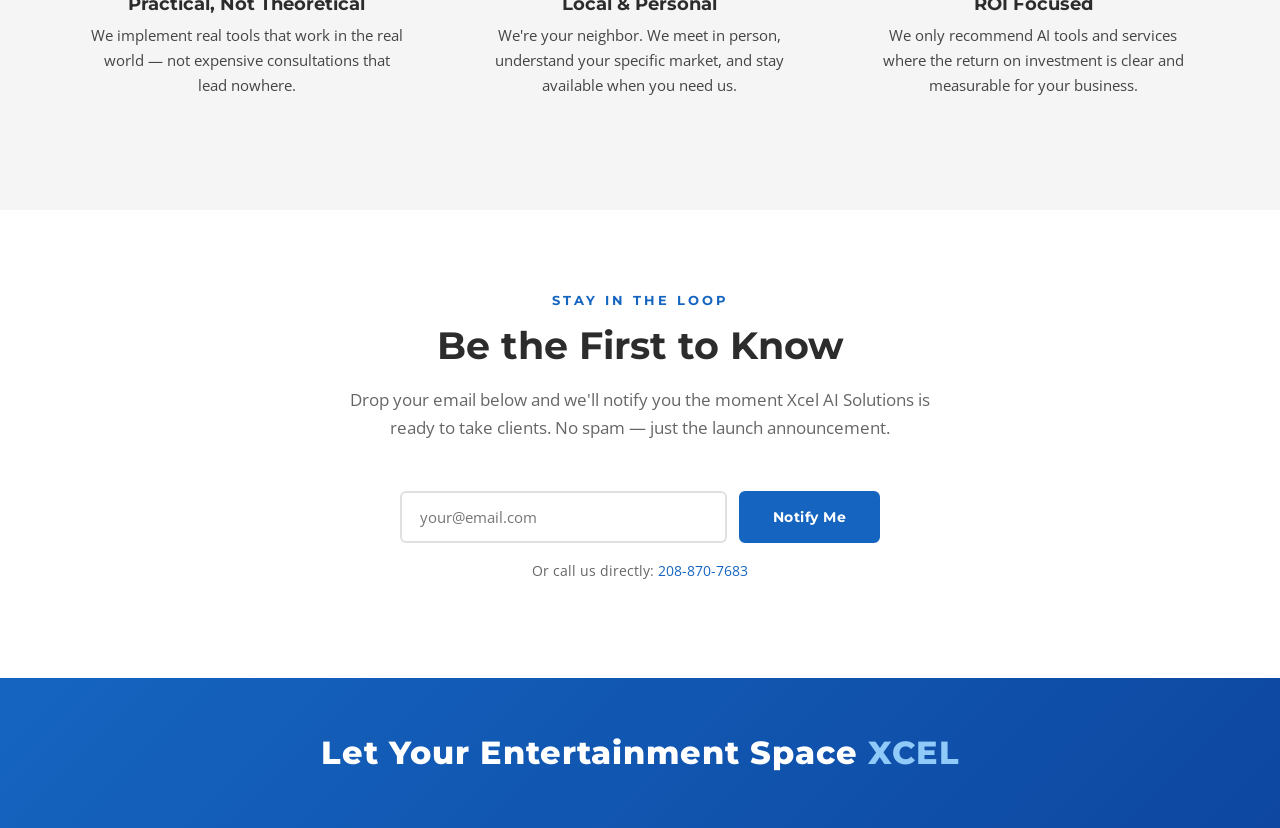
==== commit b6670c7f: "Remove hero estimate button, rename nav button to Contact Us - Removed 'Get a Free Estimate' button " ====
--- a/ai-solutions.html
+++ b/ai-solutions.html
@@ -59,7 +59,7 @@
       <li><a href="index.html">Home</a></li>
       <li><a href="entertainment.html">Entertainment</a></li>
       <li><a href="ai-solutions.html" class="active">AI Solutions</a></li>
-      <li><a href="contact.html" class="btn-nav">Get a Quote</a></li>
+      <li><a href="contact.html" class="btn-nav">Contact Us</a></li>
     </ul>
   </div>
 </nav>
